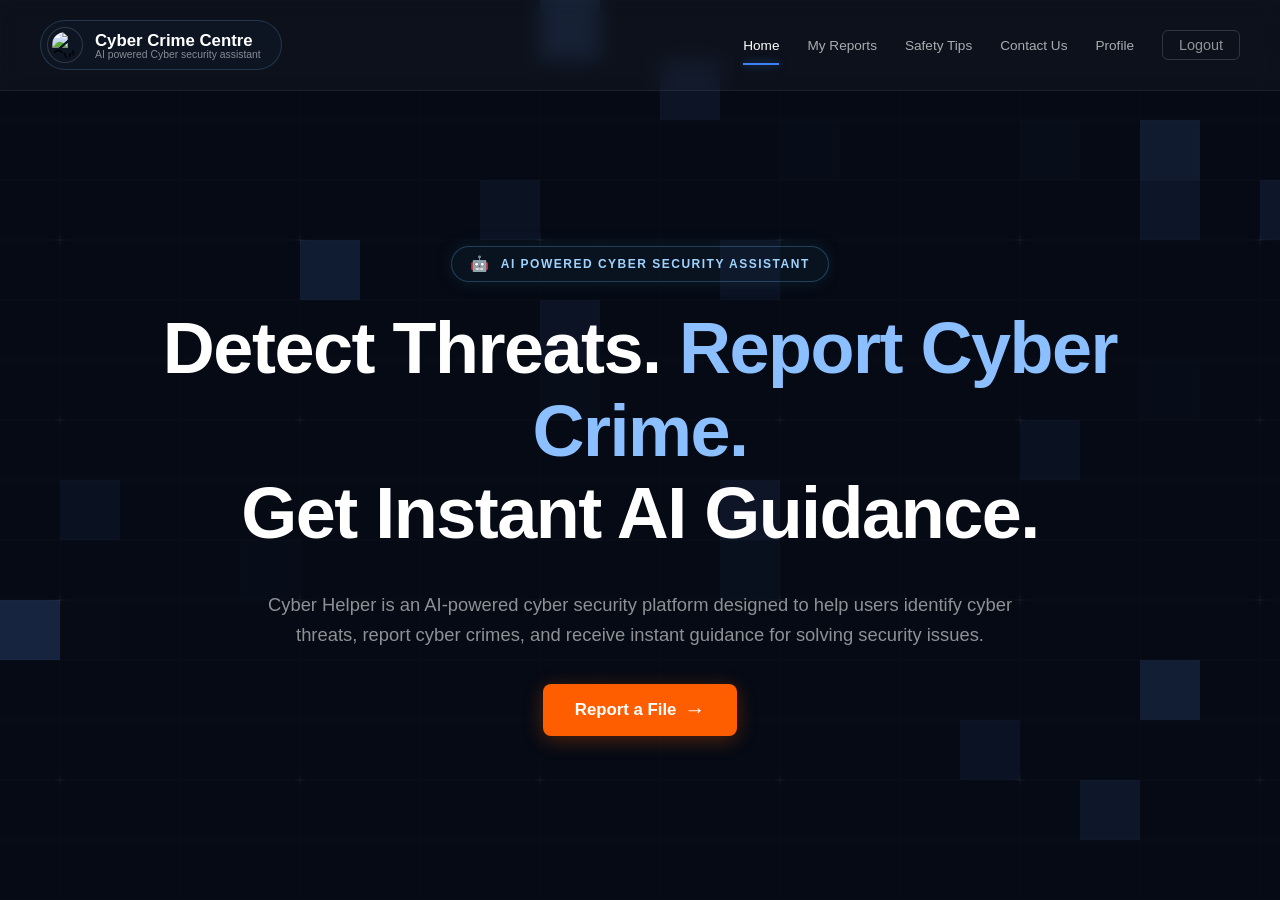
==== home.html @ e4aec9e5 "Fix image source path in home.html" ====
<!DOCTYPE html>
<html lang="en">
<head>
    <meta charset="UTF-8">
    <meta name="viewport" content="width=device-width, initial-scale=1.0">
    <title>Cyber Helper - Home</title>
    <link rel="stylesheet" href="style.css?v=22">
</head>

<body>

<!-- Starfield canvas -->
<canvas id="starfield"></canvas>

<!-- Home Page Content -->
<div class="home-container">
    <nav class="home-nav">
        <!-- Left side: Logo + Text -->
        <div class="nav-brand-left">
            <img src="logo.png" alt="Cyber Crime Centre Logo" class="nav-logo">
            <div class="nav-brand-text">
                <h2>Cyber Crime Centre</h2>
                <span class="nav-subtitle">AI powered Cyber security assistant</span>
            </div>
        </div>

        <!-- Right side: Navigation Links + Logout -->
        <div class="nav-links">
            <a href="home.html" class="nav-item active">Home</a>
            <a href="#" class="nav-item">My Reports</a>
            <a href="#safety-section" class="nav-item">Safety Tips</a>
            <a href="#contact-section" class="nav-item">Contact Us</a>
            <a href="#" class="nav-item">Profile</a>
            <a href="index.html" class="logout-btn">Logout</a>
        </div>
    </nav>

    <div class="hero-section">
        <div class="hero-badge">
            <span class="icon">🤖</span> AI POWERED CYBER SECURITY ASSISTANT
        </div>
        
        <h1 class="hero-title">
            Detect Threats. <span class="highlight">Report Cyber Crime.</span><br>
            Get Instant AI Guidance.
        </h1>
        
        <p class="hero-desc">
            Cyber Helper is an AI-powered cyber security platform designed to help users identify cyber threats, report cyber crimes, and receive instant guidance for solving security issues. 
        </p>
        
        <div class="hero-actions">
            <a href="#report-section" class="report-file-btn">
                Report a File <span>→</span>
            </a>
        </div>
    </div>
    

    <!-- Features Section -->
    <div class="features-section">
        <div class="features-header">
            <div class="features-badge">
                <span class="icon">🏆</span> CYBER HELPER FEATURES
            </div>
            <h2>Everything You Need to<br>Protect Yourself From Cyber Crime</h2>
            <p>Cyber Helper provides AI-powered tools to report cyber crimes, detect online threats, and guide users with secure solutions.</p>
        </div>

        <div class="features-grid">
            <!-- Card 1 -->
            <div class="feature-card">
                <div class="card-icon-box">🤖</div>
                <h3>AI Powered Cyber Assistance</h3>
                <p class="card-desc">Get instant help from an AI system trained to understand different cyber threats and provide solutions.</p>
                <ul class="card-list">
                    <li><span class="check-icon">✓</span> AI based cyber crime guidance</li>
                    <li><span class="check-icon">✓</span> Instant answers for security issues</li>
                    <li><span class="check-icon">✓</span> Smart threat identification</li>
                    <li><span class="check-icon">✓</span> Personalized safety recommendations</li>
                </ul>
            </div>

            <!-- Card 2 -->
            <div class="feature-card">
                <div class="card-icon-box">📝</div>
                <h3>Cyber Crime Reporting System</h3>
                <p class="card-desc">Easily report cyber crime incidents through a simple and secure online reporting platform.</p>
                <ul class="card-list">
                    <li><span class="check-icon">✓</span> Simple online complaint form</li>
                    <li><span class="check-icon">✓</span> Upload evidence (screenshots, links, files)</li>
                    <li><span class="check-icon">✓</span> Secure data submission</li>
                    <li><span class="check-icon">✓</span> Track complaint status</li>
                </ul>
            </div>

            <!-- Card 3 -->
            <div class="feature-card">
                <div class="card-icon-box">🔍</div>
                <h3>Cyber Threat Awareness</h3>
                <p class="card-desc">Learn about different types of cyber crimes and how to protect yourself from them.</p>
                <ul class="card-list">
                    <li><span class="check-icon">✓</span> Phishing attack awareness</li>
                    <li><span class="check-icon">✓</span> Online fraud detection</li>
                    <li><span class="check-icon">✓</span> Identity theft prevention</li>
                    <li><span class="check-icon">✓</span> Social media security tips</li>
                </ul>
            </div>
        </div>
    </div>

    <!-- Info Split Section (Cyber Crime Identification) -->
    <div class="info-split-section">
        <div class="split-content-left">
            <div class="split-icon-circle">
                <span>+</span>
            </div>
            <h2>Easy Cyber Crime Identification</h2>
            <p class="split-desc">Choose the cyber crime category related to your issue so Cyber Helper can provide the correct reporting process and AI-powered guidance.</p>
            
            <ul class="split-list">
                <li><span class="check-icon-solid">✓</span> Phishing and scam detection</li>
                <li><span class="check-icon-solid">✓</span> Online fraud reporting</li>
                <li><span class="check-icon-solid">✓</span> Social media hacking support</li>
                <li><span class="check-icon-solid">✓</span> Identity theft reporting</li>
            </ul>
            
            <a href="#" class="learn-more-btn">Learn More</a>
        </div>
        
        <div class="split-image-right">
            <!-- Simulated Dashboard Display -->
            <div class="dashboard-mockup">
                <div class="mockup-header">
                    <span class="mac-dot red"></span>
                    <span class="mac-dot yellow"></span>
                    <span class="mac-dot green"></span>
                </div>
                <div class="mockup-body">
                    <img src="cc6.img" alt="System Dashboard" class="mockup-img">
                </div>
            </div>
        </div>
    </div>

    <!-- Info Split Section (Smart Cyber Crime Reporting) -->
    <div id="report-section" class="info-split-section" style="margin-top: 50px;">
        <div class="split-image-right">
            <!-- Simulated Dashboard Display -->
            <div class="dashboard-mockup">
                <div class="mockup-header">
                    <span class="mac-dot red"></span>
                    <span class="mac-dot yellow"></span>
                    <span class="mac-dot green"></span>
                </div>
                <div class="mockup-body">
                    <img src="cc_images/cc7.png" alt="Reporting System Dashboard" class="mockup-img">
                </div>
            </div>
        </div>
        
        <div class="split-content-left">
            <div class="split-icon-circle">
                <span>📘</span>
            </div>
            <h2>Smart <span style="color: #60a5fa;">Cyber Crime Reporting</span></h2>
            <p class="split-desc">Report cyber crimes quickly using a simple and secure form. The system collects necessary details and helps provide guidance for resolving the issue.</p>
            
            <ul class="split-list">
                <li><span class="check-icon-solid">✓</span> Easy incident reporting form</li>
                <li><span class="check-icon-solid">✓</span> Evidence upload (images, links, documents)</li>
                <li><span class="check-icon-solid">✓</span> Incident description and details</li>
                <li><span class="check-icon-solid">✓</span> Secure data submission</li>
            </ul>
            
            <a href="javascript:void(0)" class="learn-more-btn popup-trigger" onclick="openReportModal()">Report Here 👆</a>
        </div>
    </div>

    <!-- Info Split Section (AI Powered Crime Analysis) -->
    <div class="info-split-section" style="margin-top: 50px;">
        <div class="split-content-left">
            <div class="split-icon-circle">
                <span>🧠</span>
            </div>
            <h2>AI Powered <span style="color: #60a5fa;">Crime Analysis</span></h2>
            <p class="split-desc">Our intelligent system analyzes the reported cyber crime details and provides smart insights and recommended solutions.</p>
            
            <ul class="split-list">
                <li><span class="check-icon-solid">✓</span> AI-based analysis of reported cyber incidents</li>
                <li><span class="check-icon-solid">✓</span> Smart recommendations and safety solutions</li>
                <li><span class="check-icon-solid">✓</span> Detection of possible cyber threat patterns</li>
                <li><span class="check-icon-solid">✓</span> Step-by-step guidance for resolving the issue.</li>
            </ul>
            
            <a href="#" class="learn-more-btn">Learn More</a>
        </div>
        
        <div class="split-image-right">
            <!-- Simulated Dashboard Display -->
            <div class="dashboard-mockup">
                <div class="mockup-header">
                    <span class="mac-dot red"></span>
                    <span class="mac-dot yellow"></span>
                    <span class="mac-dot green"></span>
                </div>
                <div class="mockup-body">
                    <img src="cc_images/cc8.png" alt="AI Analysis Dashboard" class="mockup-img">
                </div>
            </div>
        </div>
    </div>

    <!-- Info Split Section (Smart Cyber Safety Guidance) -->
    <div id="safety-section" class="info-split-section" style="margin-top: 50px; margin-bottom: 150px;">
        <div class="split-image-right">
            <!-- Simulated Dashboard Display -->
            <div class="dashboard-mockup">
                <div class="mockup-header">
                    <span class="mac-dot red"></span>
                    <span class="mac-dot yellow"></span>
                    <span class="mac-dot green"></span>
                </div>
                <div class="mockup-body">
                    <img src="cc10.png" alt="Safety Guidance Dashboard" class="mockup-img">
                </div>
            </div>
        </div>
        
        <div class="split-content-left">
            <div class="split-icon-circle">
                <span>🛡️</span>
            </div>
            <h2>Smart <span style="color: #60a5fa;">Cyber Safety Guidance</span></h2>
            <p class="split-desc">Stay informed about the latest cyber threats and learn how to protect your personal information online with expert safety tips.</p>
            
            <ul class="split-list">
                <li><span class="check-icon-solid">✓</span> Recognizing fake websites and fraud links</li>
                <li><span class="check-icon-solid">✓</span> Protecting personal and financial data</li>
                <li><span class="check-icon-solid">✓</span> Safe use of public Wi-Fi networks</li>
                <li><span class="check-icon-solid">✓</span> Best practices for online security</li>
            </ul>
            <a href="javascript:void(0)" class="learn-more-btn popup-trigger" onclick="openSafetyModal()">Read More</a>
        </div>
    </div>

    <!-- Contact Section -->
    <div id="contact-section" class="contact-section">
        <!-- Left Side: Info & Cards -->
        <div class="contact-info-left">
            <span class="section-badge">GET IN TOUCH</span>
            <h2 class="contact-title">Let's Start a<br><span style="color: #60a5fa;">Conversation</span></h2>
            <p class="contact-desc">Have questions about Cyber Helper? We're here to help you take your security to the next level.</p>
            
            <div class="contact-cards">
                <div class="contact-card">
                    <div class="contact-icon email-icon">✉️</div>
                    <div class="contact-card-text">
                        <span class="card-label">Email us at</span>
                        <span class="card-value">support@cyberhelper.com</span>
                    </div>
                </div>
                
                <div class="contact-card">
                    <div class="contact-icon instagram-icon">
                        <svg xmlns="http://www.w3.org/2000/svg" width="22" height="22" viewBox="0 0 24 24" fill="none" stroke="currentColor" stroke-width="2" stroke-linecap="round" stroke-linejoin="round">
                            <rect x="2" y="2" width="20" height="20" rx="5" ry="5"></rect>
                            <path d="M16 11.37A4 4 0 1 1 12.63 8 4 4 0 0 1 16 11.37z"></path>
                            <line x1="17.5" y1="6.5" x2="17.51" y2="6.5"></line>
                        </svg>
                    </div>
                    <div class="contact-card-text">
                        <span class="card-label">Join us on Instagram</span>
                        <span class="card-value">@cyberhelper</span>
                    </div>
                </div>
                
                <div class="contact-card">
                    <div class="contact-icon time-icon">⏱️</div>
                    <div class="contact-card-text">
                        <span class="card-label">Response time</span>
                        <span class="card-value">Within 24 hours</span>
                    </div>
                </div>
            </div>
        </div>
        
        <!-- Right Side: Contact Form -->
        <div class="contact-form-right">
            <div class="contact-form-container">
                <h3 class="form-title">Send us a message</h3>
                <p class="form-desc">Fill out the form below and we'll respond promptly.</p>
                
                <form class="contact-form" action="#" method="POST">
                    <div class="form-group">
                        <label><span class="label-icon">👤</span> Name</label>
                        <input type="text" placeholder="John Doe" required>
                    </div>
                    
                    <div class="form-group">
                        <label><span class="label-icon">@</span> Email</label>
                        <input type="email" placeholder="john@example.com" required>
                    </div>
                    
                    <div class="form-group">
                        <label><span class="label-icon">💬</span> Message</label>
                        <textarea placeholder="Tell us how we can help you..." required></textarea>
                    </div>
                    
                    <button type="submit" class="send-message-btn">Send Message <span class="send-icon">🚀</span></button>
                </form>
            </div>
        </div>
    </div>

</div>

<!-- Report Cyber Crime Modal Overlay -->
<div id="reportModalOverlay" class="modal-overlay">
    <div class="modal-content">
        <button class="close-modal-btn" onclick="closeReportModal()">&times;</button>
        
        <h2 class="modal-title">Report Cyber Crime</h2>
        <p class="modal-subtitle">Submit your complaint securely</p>
        
        <form class="report-form" action="#" method="POST">
            <div class="form-group">
                <label>FULL NAME</label>
                <input type="text" placeholder="Enter your name" required>
            </div>
            
            <div class="form-group">
                <label>EMAIL</label>
                <input type="email" placeholder="Enter your email" required>
            </div>
            <div class="form-group">
                <label>PHONE NUMBER</label>
                <div class="phone-input-group">
                    <select class="country-code" style="max-width: 120px;" required>
                        <option value="+1">+1 (USA/CA)</option>
                        <option value="+44">+44 (UK)</option>
                        <option value="+91" selected>+91 (India)</option>
                        <option value="+61">+61 (Australia)</option>
                        <option value="+81">+81 (Japan)</option>
                        <option value="+49">+49 (Germany)</option>
                        <option value="+33">+33 (France)</option>
                        <option value="+971">+971 (UAE)</option>
                    </select>
                    <input type="tel" placeholder="Enter phone number" pattern="[0-9]*" oninput="this.value = this.value.replace(/[^0-9]/g, '')" required>
                </div>
            </div>
            
            <div class="form-group">
                <label>CRIME TYPE</label>
                <select required>
                    <option value="" disabled selected>Select Crime Type</option>
                    <option value="social_media">1. Social Media Hacking</option>
                    <option value="upi_banking">2. UPI / Banking Fraud</option>
                    <option value="bullying">3. Cyber Bullying</option>
                    <option value="phishing">4. Phishing Attack</option>
                    <option value="fake_profile">5. Fake Profile</option>
                    <option value="shopping">6. Online Shopping Fraud</option>
                    <option value="job_scam">7. Job / Investment Scam</option>
                    <option value="ransomware">8. Ransomware Attack</option>
                    <option value="other">9. Other</option>
                </select>
            </div>
            
            <div class="form-group">
                <label>DESCRIPTION</label>
                <textarea placeholder="Describe the incident..." rows="4" required></textarea>
            </div>
            
            <div class="form-group file-upload-group">
                <label>UPLOAD EVIDENCE</label>
                <div class="file-input-wrapper">
                    <input type="file" id="evidence-upload" class="file-input-hidden">
                    <label for="evidence-upload" class="file-btn">Choose File</label>
                    <span class="file-name">No file chosen</span>
                </div>
            </div>
            
            <button type="submit" class="submit-report-btn">Submit Report</button>
        </form>
        
        <div id="reportSuccess" class="report-success hidden">
            <div class="success-animation">
                <svg class="checkmark" xmlns="http://www.w3.org/2000/svg" viewBox="0 0 52 52">
                    <circle class="checkmark-circle" cx="26" cy="26" r="25" fill="none" />
                    <path class="checkmark-check" fill="none" d="M14.1 27.2l7.1 7.2 16.7-16.8" />
                </svg>
            </div>
            <h3>Report Submitted</h3>
            <p>Your cyber crime report has been securely recorded.</p>
        </div>
    </div>
</div>

<!-- Safety Guidance Modal Overlay -->
<div id="safetyModalOverlay" class="modal-overlay">
    <div class="modal-content safety-modal-content">
        <button class="close-modal-btn" onclick="closeSafetyModal()">&times;</button>
        
        <div class="modal-icon-container">
            <span class="modal-top-icon">📘</span>
        </div>
        
        <h2 class="modal-title" style="color: #fff; text-shadow: none;">Smart Cyber Safety Guidance</h2>
        <p class="modal-subtitle" style="margin-bottom: 25px;">Stay informed about common cyber threats and learn simple practices to protect your personal information, money, and online accounts from cyber criminals.</p>
        
        <div class="safety-points-box">
            <h4 class="safety-box-title">Key Safety Practices</h4>
            <ul class="safety-list">
                <li><span class="check-icon-solid">✓</span> Avoid sharing OTP or passwords with anyone, even if they claim to be from a bank or service provider.</li>
                <li><span class="check-icon-solid">✓</span> Be careful with unknown links received through email, messages, or social media.</li>
                <li><span class="check-icon-solid">✓</span> Use strong and unique passwords for different accounts and enable two-factor authentication.</li>
                <li><span class="check-icon-solid">✓</span> Verify payment requests carefully before approving any online transaction.</li>
                <li><span class="check-icon-solid">✓</span> Keep your devices updated with the latest security updates and antivirus protection.</li>
                <li><span class="check-icon-solid">✓</span> Report suspicious activities quickly to prevent further cyber attacks.</li>
            </ul>
        </div>
        
        <p class="safety-footer-note">These tips help users stay safe online, protect their personal data, and reduce the risk of cyber crimes. 🛡️💻</p>
    </div>
</div>

<!-- Background Canvas is handled below -->

<script>
    // --- Modal Logic ---
    const modalOverlay = document.getElementById('reportModalOverlay');
    const reportForm = document.querySelector('.report-form');
    const reportSuccess = document.getElementById('reportSuccess');

    function openReportModal() {
        modalOverlay.classList.add('active');
        document.body.style.overflow = 'hidden'; // Prevent background scrolling
    }

    function closeReportModal() {
        modalOverlay.classList.remove('active');
        document.body.style.overflow = '';
        
        // Reset form and views after a short delay so it doesn't flicker while animating out
        setTimeout(() => {
            reportForm.reset();
            fileNameDisplay.textContent = 'No file chosen';
            reportForm.style.display = 'flex';
            reportSuccess.classList.add('hidden');
        }, 400);
    }

    // Handle form submission
    reportForm.addEventListener('submit', function(e) {
        e.preventDefault(); // Prevent page reload
        // Hide form and show success message
        reportForm.style.display = 'none';
        reportSuccess.classList.remove('hidden');
    });

    // Close modal if clicking outside the content box
    modalOverlay.addEventListener('click', function(e) {
        if (e.target === modalOverlay) {
            closeReportModal();
        }
    });

    // --- Safety Modal Logic ---
    const safetyModalOverlay = document.getElementById('safetyModalOverlay');

    function openSafetyModal() {
        safetyModalOverlay.classList.add('active');
        document.body.style.overflow = 'hidden';
    }

    function closeSafetyModal() {
        safetyModalOverlay.classList.remove('active');
        document.body.style.overflow = '';
    }

    safetyModalOverlay.addEventListener('click', function(e) {
        if (e.target === safetyModalOverlay) {
            closeSafetyModal();
        }
    });

    // Update File Name Display
    const fileInput = document.getElementById('evidence-upload');
    const fileNameDisplay = document.querySelector('.file-name');
    fileInput.addEventListener('change', function() {
        if (this.files && this.files.length > 0) {
            fileNameDisplay.textContent = this.files[0].name;
        } else {
            fileNameDisplay.textContent = 'No file chosen';
        }
    });

    // --- Starfield Logic ---
    const canvas = document.getElementById('starfield');
    const ctx = canvas.getContext('2d');
    let w, h;
    let cols, rows;
    const tileSize = 60; // Size of each grid square
    const activeSquares = [];
    const maxActiveSquares = 25; // How many blink at once

    function resize() {
        w = canvas.width = window.innerWidth;
        h = canvas.height = Math.max(window.innerHeight, document.body.scrollHeight);
        cols = Math.ceil(w / tileSize);
        rows = Math.ceil(h / tileSize);
    }
    
    window.addEventListener('resize', resize);
    
    // Call resize initially and also after a short delay to ensure scrollHeight is calculated
    resize();
    setTimeout(resize, 100);

    class BlinkingSquare {
        constructor() {
            this.reset();
        }

        reset() {
            this.c = Math.floor(Math.random() * cols);
            this.r = Math.floor(Math.random() * rows);
            this.life = 0;
            // Random duration between 100 and 300 frames
            this.maxLife = 100 + Math.random() * 200; 
            // Maximum opacity it will reach
            this.maxAlpha = 0.05 + Math.random() * 0.1;
        }

        update() {
            this.life++;
            if (this.life >= this.maxLife) {
                this.reset();
            }
        }

        draw() {
            // Fade in and out using sine wave over its lifespan
            const progress = this.life / this.maxLife;
            const currentAlpha = Math.sin(progress * Math.PI) * this.maxAlpha;
            
            ctx.fillStyle = `rgba(100, 150, 255, ${currentAlpha})`;
            ctx.fillRect(this.c * tileSize, this.r * tileSize, tileSize, tileSize);
        }
    }

    // Initialize squares
    for (let i = 0; i < maxActiveSquares; i++) {
        activeSquares.push(new BlinkingSquare());
        // Randomize initial life so they don't all blink together
        activeSquares[i].life = Math.random() * activeSquares[i].maxLife;
    }

    function animate() {
        // Clear background with dark blue/black
        ctx.fillStyle = '#050a14';
        ctx.fillRect(0, 0, w, h);
        
        // Draw the faint grid lines
        ctx.strokeStyle = 'rgba(255, 255, 255, 0.02)';
        ctx.lineWidth = 1;
        ctx.beginPath();
        
        // Vertical lines
        for (let x = 0; x <= w; x += tileSize) {
            ctx.moveTo(x, 0);
            ctx.lineTo(x, h);
        }
        
        // Horizontal lines
        for (let y = 0; y <= h; y += tileSize) {
            ctx.moveTo(0, y);
            ctx.lineTo(w, y);
        }
        ctx.stroke();
        
        // Draw crosses at intersections occasionally (like in the image)
        ctx.strokeStyle = 'rgba(255, 255, 255, 0.05)';
        ctx.beginPath();
        for (let x = tileSize; x < w; x += tileSize * 4) {
            for (let y = tileSize; y < h; y += tileSize * 3) {
                ctx.moveTo(x - 5, y);
                ctx.lineTo(x + 5, y);
                ctx.moveTo(x, y - 5);
                ctx.lineTo(x, y + 5);
            }
        }
        ctx.stroke();

        // Update and draw blinking squares
        activeSquares.forEach(sq => {
            sq.update();
            sq.draw();
        });

        requestAnimationFrame(animate);
    }
    
    animate();
</script>

</body>
</html>

<!-- Background Canvas is handled below -->

<script>
    const canvas = document.getElementById('starfield');
    const ctx = canvas.getContext('2d');
    let w, h;
    let time = 0;
    
    // Wire configuration
    const numWires = 35; // Number of glowing lines
    const maxPoints = 100; // Resolution of each line
    
    // Store particles that travel along the wires
    const particles = [];
    const numParticles = 60;

    function resize() {
        w = canvas.width = window.innerWidth;
        h = canvas.height = window.innerHeight;
    }
    
    window.addEventListener('resize', resize);
    resize();

    // Initialize particles
    for(let i = 0; i < numParticles; i++) {
        particles.push({
            wireIndex: Math.floor(Math.random() * numWires),
            progress: Math.random(), // 0 to 1 position along the wire
            speed: 0.002 + Math.random() * 0.005,
            size: 1.5 + Math.random() * 2,
            alpha: 0.4 + Math.random() * 0.6
        });
    }

    function animate() {
        // Clear background with extremely faint fade to leave a slight motion trail
        ctx.fillStyle = 'rgba(5, 5, 15, 0.4)';
        ctx.fillRect(0, 0, w, h);
        
        ctx.lineJoin = 'round';
        ctx.lineCap = 'round';

        // Draw the glowing wires
        for (let i = 0; i < numWires; i++) {
            ctx.beginPath();
            
            // Unique properties for each wire to make them look distinct
            const wireOffset = i * 2.5; 
            const ySpread = h * 0.8; // How far the wires spread vertically
            
            // Generate the path of the wire
            for (let j = 0; j <= maxPoints; j++) {
                const progress = j / maxPoints; // 0 (left) to 1 (right)
                
                // Base structure: diagonal flow from bottom-left to top-right
                const startX = -w * 0.2;
                const endX = w * 1.2;
                const x = startX + (endX - startX) * progress;
                
                // Base Y slants upwards
                const startY = h * 1.2;
                const endY = -h * 0.2;
                let y = startY + (endY - startY) * progress;
                
                // Add wave distortion to the path
                // Combining sine waves of different frequencies creates organic movement
                const dist1 = Math.sin(progress * 4 + time + wireOffset * 0.1) * (50 + i * 2);
                const dist2 = Math.cos(progress * 6 - time * 0.5) * 40;
                
                y += dist1 + dist2;
                
                // Spread the wires out from the center line
                const spreadOffset = (i - numWires/2) * (h/numWires);
                y += spreadOffset * Math.sin(progress * Math.PI); // Pinched at ends, spread in middle
                
                if (j === 0) {
                    ctx.moveTo(x, y);
                } else {
                    ctx.lineTo(x, y);
                }
            }
            
            // Orange/Copper glow matching reference image
            const baseAlpha = 0.05 + (Math.sin(time * 2 + i) * 0.02);
            ctx.strokeStyle = `rgba(255, 140, 50, ${baseAlpha})`;
            ctx.lineWidth = 1 + (i % 3) * 0.5;
            
            // Add glow effect occasionally
            if (i % 5 === 0) {
                ctx.shadowBlur = 15;
                ctx.shadowColor = 'rgba(255, 120, 30, 0.8)';
            } else {
                ctx.shadowBlur = 0;
            }
            
            ctx.stroke();
        }
        
        // Disable shadow for particles to keep them crisp
        ctx.shadowBlur = 0;
        
        // Update and draw traveling particles
        particles.forEach(p => {
            p.progress += p.speed;
            if (p.progress >= 1) {
                p.progress = 0; // Loop back to start
                p.wireIndex = Math.floor(Math.random() * numWires); // Pick a new wire
            }
            
            const i = p.wireIndex;
            const progress = p.progress;
            
            // Recalculate same path math to find exactly where this particle should be
            const wireOffset = i * 2.5; 
            const startX = -w * 0.2;
            const endX = w * 1.2;
            const x = startX + (endX - startX) * progress;
            
            const startY = h * 1.2;
            const endY = -h * 0.2;
            let y = startY + (endY - startY) * progress;
            
            const dist1 = Math.sin(progress * 4 + time + wireOffset * 0.1) * (50 + i * 2);
            const dist2 = Math.cos(progress * 6 - time * 0.5) * 40;
            y += dist1 + dist2;
            
            const spreadOffset = (i - numWires/2) * (h/numWires);
            y += spreadOffset * Math.sin(progress * Math.PI);
            
            // Draw the glowing particle
            ctx.beginPath();
            ctx.arc(x, y, p.size, 0, Math.PI * 2);
            ctx.fillStyle = `rgba(255, 200, 100, ${p.alpha})`; // Brighter orange/yellow center
            
            // Simulate a strong light burst on the particle
            ctx.shadowBlur = 10;
            ctx.shadowColor = `rgba(255, 150, 50, ${p.alpha})`;
            
            ctx.fill();
        });
        
        time += 0.01; // Global speed
        requestAnimationFrame(animate);
    }
    
    animate();
</script>

</body>
</html>
---- style.css ----
*, *::before, *::after {
    margin: 0;
    padding: 0;
    box-sizing: border-box;
    scroll-behavior: smooth;
}

body{
    font-family: Arial, sans-serif;
    background: #05050f;
    height: 100vh;
    display: flex;
    justify-content: center;
    align-items: center;
    overflow: hidden;
}

/* Starfield canvas */
#starfield {
    position: fixed;
    top: 0;
    left: 0;
    width: 100%;
    height: 100%;
    z-index: 0;
}

/* Wrapper to hold both forms */
/* Split layout: form left, images right */
.split-layout {
    position: relative;
    z-index: 10;
    display: flex;
    justify-content: center;
    align-items: center;
    gap: 60px;
    width: 90%;
    max-width: 900px;
}

.form-wrapper {
    position: relative;
    width: 340px;
    min-width: 340px;
    display: flex;
    justify-content: center;
    align-items: center;
}

/* Slideshow outer wrapper */
.slideshow-outer {
    display: flex;
    flex-direction: column;
    align-items: center;
}

/* Image Slideshow */
.slideshow-wrapper {
    position: relative;
    width: 420px;
    height: 480px;
    border-radius: 16px;
    overflow: hidden;
}

.slideshow-wrapper .slide {
    position: absolute;
    top: 0;
    left: 0;
    width: 100%;
    height: 100%;
    object-fit: contain;
    opacity: 0;
    transition: opacity 1s ease-in-out;
}

.slideshow-wrapper .slide.active {
    opacity: 1;
}

/* Navigation dots */
.slide-dots {
    display: flex;
    gap: 8px;
    margin-top: 12px;
}

.slide-dots .dot {
    width: 7px;
    height: 7px;
    border-radius: 50%;
    background: rgba(255,255,255,0.3);
    transition: all 0.3s ease;
    cursor: pointer;
}

.slide-dots .dot.active {
    background: #fff;
    box-shadow: 0 0 6px rgba(255,255,255,0.5);
    transform: scale(1.2);
}

@media (max-width: 800px) {
    .split-layout {
        flex-direction: column;
        gap: 30px;
    }
    .slideshow-wrapper {
        width: 300px;
        height: 300px;
    }
}

.login-container{
    background: rgba(255, 255, 255, 0.05);
    backdrop-filter: blur(16px);
    -webkit-backdrop-filter: blur(16px);
    border: 1px solid rgba(255, 255, 255, 0.1);
    padding: 40px 35px;
    border-radius: 16px;
    width: 340px;
    text-align: center;
    color: #fff;
    box-shadow: 0 20px 60px rgba(0, 0, 0, 0.5);
    position: absolute;
    animation-fill-mode: forwards;
}

.login-container h2 {
    margin-bottom: 5px;
    text-shadow: 0 0 10px rgba(100, 200, 255, 0.8), 0 0 20px rgba(100, 200, 255, 0.4);
    font-weight: 600;
    letter-spacing: 0.5px;
}

/* Initially hide register form off-screen right */
#register-form {
    transform: translateX(150%);
    opacity: 0;
    pointer-events: none;
}

#register-form.hidden {
    pointer-events: none;
}

#login-form.hidden {
    pointer-events: none;
}

/* Form Logo - Large 3D Pop Out Effect */
.form-logo {
    width: 110px;
    height: 110px;
    object-fit: cover; /* use cover for perfect circle filling */
    border-radius: 50%;
    background: #0d1522; /* Solid dark background */
    padding: 3px;
    border: 4px solid rgba(255, 255, 255, 0.15); /* Frosted thick rim */
    box-shadow: 
        0 15px 35px rgba(0, 0, 0, 0.6), /* Heavy deep drop shadow */
        0 -5px 20px rgba(100, 200, 255, 0.3); /* Subtle top glow */
    transform: translateY(-40px); /* Pull it up out of the form */
    margin-bottom: -20px; /* Adjust spacing below it since it moved up */
    z-index: 20;
    position: relative;
    transition: transform 0.3s ease, box-shadow 0.3s ease;
}

.form-logo:hover {
    transform: translateY(-45px) scale(1.05);
    box-shadow: 
        0 20px 45px rgba(0, 0, 0, 0.8),
        0 -5px 25px rgba(100, 200, 255, 0.5);
}

/* --- Slide Animations --- */

/* Login slides out to the left */
@keyframes slideOutLeft {
    0% { transform: translateX(0); opacity: 1; }
    100% { transform: translateX(-150%); opacity: 0; }
}

/* Register slides in from the right */
@keyframes slideInRight {
    0% { transform: translateX(150%); opacity: 0; }
    100% { transform: translateX(0); opacity: 1; }
}

/* Register slides out to the right */
@keyframes slideOutRight {
    0% { transform: translateX(0); opacity: 1; }
    100% { transform: translateX(150%); opacity: 0; }
}

/* Login slides in from the left */
@keyframes slideInLeft {
    0% { transform: translateX(-150%); opacity: 0; }
    100% { transform: translateX(0); opacity: 1; }
}

.slide-out-left {
    animation: slideOutLeft 0.5s ease forwards;
    pointer-events: none;
}

.slide-in-right {
    animation: slideInRight 0.5s ease forwards;
    pointer-events: all;
}

.slide-out-right {
    animation: slideOutRight 0.5s ease forwards;
    pointer-events: none;
}

.slide-in-left {
    animation: slideInLeft 0.5s ease forwards;
    pointer-events: all;
}

/* ---- Form styling ---- */

.login-container h2{
    margin-bottom: 6px;
    font-size: 1.6rem;
    letter-spacing: 0.5px;
}

.login-container > p {
    color: rgba(255,255,255,0.5);
    margin-bottom: 25px;
    font-size: 0.9rem;
}

.input-box{
    text-align: left;
    margin-bottom: 18px;
}

/* Phone number +91 prefix */
.phone-wrapper {
    display: flex;
    align-items: center;
    gap: 0;
}

.country-select {
    padding: 10px 8px;
    background: rgba(255,255,255,0.1);
    border: 1px solid rgba(255,255,255,0.12);
    border-right: none;
    border-radius: 8px 0 0 8px;
    font-size: 0.85rem;
    color: #fff;
    outline: none;
    cursor: pointer;
    appearance: none;
    -webkit-appearance: none;
    background-image: url("data:image/svg+xml,%3Csvg xmlns='http://www.w3.org/2000/svg' width='10' height='6'%3E%3Cpath d='M0 0l5 6 5-6z' fill='rgba(255,255,255,0.5)'/%3E%3C/svg%3E");
    background-repeat: no-repeat;
    background-position: right 6px center;
    padding-right: 20px;
}

.country-select option {
    background: #1a1a2e;
    color: #fff;
}

.phone-wrapper input {
    border-radius: 0 8px 8px 0 !important;
}

/* Validation error messages */
.error-msg {
    display: block;
    color: #ff6b6b;
    font-size: 0.75rem;
    margin-top: 4px;
    min-height: 0;
}

/* Password requirements list */
.password-requirements {
    list-style: none;
    padding: 0;
    margin-top: 8px;
}

.password-requirements li {
    font-size: 0.72rem;
    color: rgba(255,255,255,0.35);
    padding: 2px 0;
    transition: color 0.3s ease;
}

.password-requirements li::before {
    content: '✕ ';
    color: rgba(255,100,100,0.5);
    transition: color 0.3s ease;
}

.password-requirements li.met {
    color: rgba(100, 255, 150, 0.8);
}

.password-requirements li.met::before {
    content: '✓ ';
    color: rgba(100, 255, 150, 0.9);
}

.input-box label {
    display: block;
    margin-bottom: 6px;
    font-size: 0.85rem;
    color: rgba(255,255,255,0.6);
}

.input-box input{
    width: 100%;
    padding: 10px 12px;
    border: 1px solid rgba(255,255,255,0.12);
    border-radius: 8px;
    background: rgba(255,255,255,0.05);
    color: #fff;
    font-size: 0.95rem;
    outline: none;
    transition: border-color 0.3s ease, box-shadow 0.3s ease;
}

.input-box input::placeholder {
    color: rgba(255,255,255,0.25);
}

.input-box input:focus {
    border-color: rgba(150, 180, 255, 0.5);
    box-shadow: 0 0 12px rgba(150, 180, 255, 0.15);
}

button{
    width: 100%;
    padding: 11px;
    background: linear-gradient(135deg, #1a1a3e, #2a2a5e);
    color: white;
    border: 1px solid rgba(255,255,255,0.08);
    border-radius: 8px;
    cursor: pointer;
    font-size: 1rem;
    font-weight: 600;
    letter-spacing: 0.5px;
    transition: all 0.3s ease;
    margin-top: 5px;
}

button:hover{
    background: linear-gradient(135deg, #2a2a5e, #4040a0);
    box-shadow: 0 4px 20px rgba(80, 80, 200, 0.3);
    transform: translateY(-1px);
}

.register{
    margin-top: 15px;
    font-size: 13px;
    color: rgba(255,255,255,0.4);
}

.register a {
    color: rgba(150, 180, 255, 0.9);
    text-decoration: none;
    transition: color 0.3s ease;
}

.register a:hover {
    color: #fff;
}

/* ===== Home Page ===== */
.home-container {
    position: absolute;
    top: 0;
    left: 0;
    z-index: 10;
    width: 100%;
    height: 100vh;
    overflow-x: hidden;
    overflow-y: auto;
    display: flex;
    flex-direction: column;
}

.home-nav {
    display: flex;
    justify-content: space-between;
    align-items: center;
    padding: 20px 40px;
    background: rgba(255,255,255,0.03);
    backdrop-filter: blur(10px);
    border-bottom: 1px solid rgba(255,255,255,0.06);
}

.nav-brand-left {
    display: flex;
    align-items: center;
    gap: 12px;
    border: 1px solid rgba(100, 150, 200, 0.25);
    background: rgba(15, 25, 40, 0.7);
    padding: 6px 20px 6px 6px;
    border-radius: 40px;
}

.nav-brand-text {
    display: flex;
    flex-direction: column;
    text-align: left;
}

.nav-brand-text h2 {
    font-size: 1.05rem;
    color: #fff;
    margin-bottom: 0px;
    font-weight: 700;
    text-shadow: none;
}

.nav-subtitle {
    font-size: 0.65rem;
    color: rgba(255,255,255,0.5);
    letter-spacing: 0px;
    margin-top: -2px;
}

.nav-logo {
    width: 36px;
    height: 36px;
    object-fit: contain;
    border-radius: 50%;
    background: #0d1522;
    padding: 4px;
    border: 1px solid rgba(255, 255, 255, 0.15);
    box-shadow: none;
}

.nav-links {
    display: flex;
    align-items: center;
    gap: 28px;
}

.nav-item {
    color: rgba(255, 255, 255, 0.65);
    text-decoration: none;
    font-size: 0.85rem;
    font-weight: 400;
    transition: color 0.3s ease;
    position: relative;
    padding: 10px 0;
}

.nav-item:hover, .nav-item.active {
    color: #fff;
    text-shadow: none;
}

.nav-item::after {
    content: '';
    position: absolute;
    bottom: -2px;
    left: 0;
    width: 0%;
    height: 2px;
    background: #3b82f6;
    box-shadow: 0 0 8px rgba(59, 130, 246, 0.6);
    transition: width 0.3s ease;
}

.nav-item:hover::after, .nav-item.active::after {
    width: 100%;
}

.logout-btn {
    color: rgba(255,255,255,0.55);
    text-decoration: none;
    padding: 6px 16px;
    border: 1px solid rgba(255,255,255,0.15);
    border-radius: 6px;
    font-size: 0.9rem;
    transition: all 0.3s ease;
}

.logout-btn:hover {
    background: rgba(255,100,100,0.15);
    border-color: rgba(255,100,100,0.3);
    color: #ff6b6b;
}

.home-content {
    flex: 1;
    display: flex;
    flex-direction: column;
    justify-content: center;
    align-items: center;
    padding: 60px 40px;
    text-align: center;
}

.home-content h1 {
    font-size: 2.4rem;
    color: #fff;
    margin-bottom: 10px;
}

.home-content > p {
    color: rgba(255,255,255,0.5);
    font-size: 1rem;
    margin-bottom: 50px;
}

.cards-grid {
    display: grid;
    grid-template-columns: repeat(3, 1fr);
    gap: 24px;
    max-width: 800px;
    width: 100%;
}

.info-card {
    background: rgba(255,255,255,0.04);
    border: 1px solid rgba(255,255,255,0.08);
    border-radius: 14px;
    padding: 30px 20px;
    backdrop-filter: blur(10px);
    transition: all 0.3s ease;
    text-align: center;
}

.info-card:hover {
    transform: translateY(-6px);
    background: rgba(255,255,255,0.07);
    box-shadow: 0 12px 40px rgba(0,0,0,0.3);
}

.card-icon {
    font-size: 2.2rem;
    margin-bottom: 14px;
}

.info-card h3 {
    color: #fff;
    margin-bottom: 8px;
    font-size: 1.05rem;
}

.info-card p {
    color: rgba(255,255,255,0.45);
    font-size: 0.82rem;
    line-height: 1.5;
}



@media (max-width: 700px) {
    .cards-grid {
        grid-template-columns: 1fr;
    }
}

/* --- Hero Section Styles (Home Page) --- */
.hero-section {
    flex-shrink: 0;
    min-height: calc(100vh - 80px); /* Height minus navbar */
    display: flex;
    flex-direction: column;
    justify-content: center;
    align-items: center;
    text-align: center;
    padding: 20px 20px 40px 20px;
    max-width: 1000px;
    margin: 0 auto;
    z-index: 10;
    position: relative;
}

.hero-badge {
    display: inline-flex;
    align-items: center;
    gap: 10px;
    padding: 8px 18px;
    border-radius: 50px;
    background: rgba(100, 200, 255, 0.05); /* very faint blue background */
    border: 1px solid rgba(100, 200, 255, 0.25);
    color: #9fd3ff; /* Icy blue-white text */
    font-size: 0.75rem;
    font-weight: 600;
    letter-spacing: 1.5px;
    margin-bottom: 25px;
    box-shadow: 0 0 20px rgba(100, 200, 255, 0.1);
}

.hero-badge .icon {
    font-size: 0.95rem;
    color: #fff;
}

.hero-title {
    font-size: 4.5rem;
    font-weight: 800; /* Extra bold matching reference */
    line-height: 1.15;
    color: #ffffff;
    margin-bottom: 35px;
    letter-spacing: -1.5px;
}

.hero-title .highlight {
    color: #8bbfff; /* the specific blue highlight color from the image */
}

.hero-desc {
    font-size: 1.15rem;
    line-height: 1.6;
    color: rgba(255, 255, 255, 0.55);
    max-width: 750px;
    font-weight: 400;
}

.hero-actions {
    margin-top: 35px;
    display: flex;
    justify-content: center;
    align-items: center;
}

.report-file-btn {
    display: inline-flex;
    align-items: center;
    gap: 8px;
    background: #ff5e00; /* Vivid orange matching the wire image CTA */
    color: #fff;
    font-weight: 600;
    font-size: 1.05rem;
    padding: 14px 32px;
    border-radius: 8px;
    cursor: pointer;
    text-decoration: none;
    box-shadow: 0 4px 20px rgba(255, 94, 0, 0.3);
    transition: all 0.3s ease;
    border: none;
}

.report-file-btn:hover {
    background: #ff4500;
    transform: translateY(-2px);
    box-shadow: 0 8px 30px rgba(255, 94, 0, 0.5);
}

.report-file-btn span {
    font-size: 1.3rem; /* slightly larger arrow */
    transition: transform 0.3s ease;
}

.report-file-btn:hover span {
    transform: translateX(5px);
}

/* Make it responsive */
@media (max-width: 900px) {
    .hero-title {
        font-size: 3.2rem;
    }
}

@media (max-width: 600px) {
    .hero-title {
        font-size: 2.2rem;
    }
    .hero-badge {
        font-size: 0.65rem;
        padding: 6px 14px;
    }
    .hero-desc {
        font-size: 1rem;
    }
}

/* --- Features Section --- */
.features-section {
    padding: 100px 40px 120px 40px;
    display: flex;
    flex-direction: column;
    align-items: center;
    background: linear-gradient(180deg, rgba(5, 5, 15, 0), rgba(10, 15, 25, 0.95), #05050f);
    width: 100%;
    flex-shrink: 0;
}

.features-header {
    text-align: center;
    margin-bottom: 70px;
    max-width: 800px;
}

.features-badge {
    display: inline-flex;
    align-items: center;
    gap: 10px;
    padding: 6px 16px;
    border-radius: 50px;
    background: rgba(100, 200, 255, 0.05);
    border: 1px solid rgba(100, 200, 255, 0.2);
    color: #9fd3ff;
    font-size: 0.75rem;
    font-weight: 600;
    letter-spacing: 1.5px;
    margin-bottom: 25px;
}

.features-header h2 {
    font-size: 2.8rem;
    font-weight: 800;
    color: #fff;
    line-height: 1.25;
    margin-bottom: 25px;
    letter-spacing: -0.5px;
}

.features-header p {
    color: #a0a5b0;
    font-size: 1.15rem;
    line-height: 1.6;
}

.features-grid {
    display: grid;
    grid-template-columns: repeat(3, 1fr);
    gap: 30px;
    max-width: 1200px;
    width: 100%;
}

.feature-card {
    background: #0f1322; /* Uniform dark navy background matching reference */
    border: 1px solid rgba(100, 150, 255, 0.08);
    border-radius: 16px;
    padding: 35px 30px;
    display: flex;
    flex-direction: column;
    align-items: flex-start;
    transition: transform 0.3s ease, box-shadow 0.3s ease;
    /* Adding subtle continuous floating animation */
    animation: floatCard 6s ease-in-out infinite;
}

/* Stagger the animations so they don't move exactly together */
.feature-card:nth-child(1) { animation-delay: 0s; }
.feature-card:nth-child(2) { animation-delay: 2s; }
.feature-card:nth-child(3) { animation-delay: 4s; }

@keyframes floatCard {
    0% { transform: translateY(0); }
    50% { transform: translateY(-8px); box-shadow: 0 10px 30px rgba(0, 0, 0, 0.4); }
    100% { transform: translateY(0); }
}

.feature-card:hover {
    transform: translateY(-8px) scale(1.03);
    box-shadow: 0 15px 40px rgba(0, 0, 0, 0.6), 0 0 25px rgba(100, 200, 255, 0.4);
    border-color: rgba(100, 180, 255, 0.6);
    /* Pause the float animation when user is interacting with it */
    animation-play-state: paused;
}

.card-icon-box {
    width: 55px;
    height: 55px;
    background: rgba(100, 200, 255, 0.08);
    border: 1px solid rgba(100, 200, 255, 0.2);
    border-radius: 14px;
    display: flex;
    justify-content: center;
    align-items: center;
    font-size: 1.6rem;
    margin-bottom: 30px;
    box-shadow: 0 0 20px rgba(100, 200, 255, 0.1) inset;
    transition: all 0.3s ease;
}

.feature-card:hover .card-icon-box {
    background: rgba(100, 200, 255, 0.15);
    box-shadow: 0 0 25px rgba(100, 200, 255, 0.2) inset, 0 0 15px rgba(100, 200, 255, 0.3);
}

.feature-card h3 {
    color: #fff;
    font-size: 1.5rem;
    font-weight: 700;
    margin-bottom: 16px;
    letter-spacing: -0.5px;
}

.feature-card .card-desc {
    color: #8b92a5;
    font-size: 0.95rem;
    line-height: 1.6;
    margin-bottom: 30px;
    min-height: 70px; /* Keep list alignments relatively even */
}

.input-box {
    margin-bottom: 25px;
    width: 100%;
}

label {
    display: inline-block;
    color: #fff;
    font-size: 0.95rem;
    font-weight: 500;
    margin-bottom: 8px;
    letter-spacing: 0.5px;
}

/* Add red asterisk globally to any label followed by a required input */
label:has(+ input:required)::after,
label:has(+ select:required)::after,
label:has(+ textarea:required)::after,
label:has(~ .input-wrapper input:required)::after,
label:has(~ .input-wrapper select:required)::after,
label:has(~ .input-wrapper textarea:required)::after,
.form-group label:has(+ input:required)::after,
.form-group label:has(+ select:required)::after,
.form-group label:has(+ textarea:required)::after {
    content: " *";
    color: #ff5f56; /* Neon red */
    font-size: 1.1em;
}

.input-wrapper {
    position: relative;
    width: 100%;
}

.card-list {
    list-style: none;
    padding: 0;
    margin: 0;
    width: 100%;
    margin-top: auto; /* push to bottom to stretch nice */
}

.card-list li {
    display: flex;
    align-items: center;
    gap: 12px;
    color: #b4bcce;
    font-size: 0.9rem;
    margin-bottom: 16px;
    line-height: 1.4;
}

.card-list li:last-child {
    margin-bottom: 0;
}

.check-icon {
    display: flex;
    justify-content: center;
    align-items: center;
    width: 22px;
    height: 22px;
    background: rgba(100, 150, 255, 0.12);
    border-radius: 50%;
    color: #60a5fa;
    font-size: 0.75rem;
    font-weight: 900;
    flex-shrink: 0;
}

/* Responsiveness */
@media (max-width: 1050px) {
    .features-grid {
        grid-template-columns: repeat(2, 1fr);
    }
}

@media (max-width: 750px) {
    .features-grid {
        grid-template-columns: 1fr;
    }
    .features-header h2 {
        font-size: 2.2rem;
    }
    .features-section {
        padding: 60px 20px;
    }
}

/* --- Info Split Section --- */
.info-split-section {
    max-width: 1200px;
    width: 100%;
    margin: 50px auto 100px auto;
    padding: 0 40px;
    display: grid;
    grid-template-columns: 1fr 1fr;
    gap: 80px;
    align-items: center;
    position: relative;
    z-index: 10;
    flex-shrink: 0;
}

.split-content-left {
    display: flex;
    flex-direction: column;
    align-items: flex-start;
}

.split-icon-circle {
    width: 60px;
    height: 60px;
    background: #0d1e3d;
    border: 1px solid rgba(100, 200, 255, 0.2);
    border-radius: 16px;
    display: flex;
    justify-content: center;
    align-items: center;
    margin-bottom: 25px;
    box-shadow: 0 0 20px rgba(100, 200, 255, 0.1) inset;
}

.split-icon-circle span {
    color: #60a5fa;
    font-size: 2.2rem;
    font-weight: 300;
}

.split-content-left h2 {
    font-size: 2.8rem;
    font-weight: 800;
    color: #fff;
    line-height: 1.15;
    margin-bottom: 25px;
    letter-spacing: -1px;
}

.split-desc {
    color: #a0a5b0;
    font-size: 1.15rem;
    line-height: 1.6;
    margin-bottom: 40px;
}

.split-list {
    list-style: none;
    padding: 0;
    margin-bottom: 40px;
    width: 100%;
}

.split-list li {
    display: flex;
    align-items: center;
    gap: 15px;
    color: #ccd2e0;
    font-size: 1.05rem;
    margin-bottom: 22px;
    background: rgba(255,255,255,0.02);
    padding: 12px 15px;
    border-radius: 8px;
    border: 1px solid rgba(255,255,255,0.05);
    transition: all 0.3s ease;
    cursor: default;
}

.split-list li:hover {
    background: rgba(100, 150, 255, 0.1);
    border-color: rgba(100, 150, 255, 0.3);
    color: #fff;
    box-shadow: 0 0 15px rgba(100, 150, 255, 0.2);
    transform: translateX(5px);
}

.check-icon-solid {
    display: flex;
    justify-content: center;
    align-items: center;
    width: 24px;
    height: 24px;
    background: #60a5fa;
    border-radius: 50%;
    color: #05050f;
    font-size: 0.85rem;
    font-weight: 900;
    flex-shrink: 0;
    transition: all 0.3s ease;
}

.split-list li:hover .check-icon-solid {
    background: #fff;
    box-shadow: 0 0 10px rgba(255, 255, 255, 0.8);
}

.learn-more-btn {
    display: inline-flex;
    padding: 14px 30px;
    background: rgba(255,255,255,0.05);
    border: 1px solid rgba(255,255,255,0.15);
    color: #fff;
    text-decoration: none;
    border-radius: 30px;
    font-weight: 600;
    font-size: 1.05rem;
    transition: all 0.3s ease;
}

.learn-more-btn:hover {
    background: rgba(255,255,255,0.1);
    transform: translateY(-2px);
    box-shadow: 0 10px 25px rgba(0,0,0,0.3);
}

.split-image-right {
    position: relative;
    width: 100%;
    perspective: 1200px;
}

.dashboard-mockup {
    background: #0c101a;
    border-radius: 16px;
    border: 1px solid rgba(100, 150, 255, 0.2);
    box-shadow: 0 30px 60px rgba(0,0,0,0.8), 0 0 40px rgba(100, 150, 255, 0.1);
    overflow: hidden;
    display: flex;
    flex-direction: column;
    transition: transform 0.5s cubic-bezier(0.2, 0.8, 0.2, 1), box-shadow 0.5s ease;
    transform-style: preserve-3d;
}

/* Image on the right (cc6) rotates back on left, forward on right */
.split-content-left + .split-image-right .dashboard-mockup:hover {
    transform: rotateY(-10deg) rotateX(4deg) scale(1.03);
    box-shadow: -15px 30px 60px rgba(0,0,0,0.9), 0 0 40px rgba(100, 150, 255, 0.3);
}

/* Image on the left (cc7) rotates back on right, forward on left */
.split-image-right:first-child .dashboard-mockup:hover {
    transform: rotateY(10deg) rotateX(4deg) scale(1.03);
    box-shadow: 15px 30px 60px rgba(0,0,0,0.9), 0 0 40px rgba(100, 150, 255, 0.3);
}

.mockup-header {
    height: 35px;
    background: #151b2b;
    border-bottom: 1px solid rgba(255,255,255,0.05);
    display: flex;
    align-items: center;
    padding: 0 15px;
    gap: 8px;
}

.mac-dot {
    width: 10px;
    height: 10px;
    border-radius: 50%;
}

.mac-dot.red { background: #ff5f56; }
.mac-dot.yellow { background: #ffbd2e; }
.mac-dot.green { background: #27c93f; }

.mockup-body {
    padding: 20px;
    background: #0a0e17;
}

.mockup-img {
    width: 100%;
    height: auto;
    border-radius: 8px;
    display: block;
    box-shadow: 0 10px 30px rgba(0,0,0,0.5);
}

@media (max-width: 1000px) {
    .info-split-section {
        grid-template-columns: 1fr;
        gap: 60px;
        text-align: center;
    }
    .split-content-left {
        align-items: center;
    }
    .split-list li {
        text-align: left;
    }
}

/* ========================================= */
/*       Report Cyber Crime Modal Styles     */
/* ========================================= */

.modal-overlay {
    position: fixed;
    top: 0;
    left: 0;
    width: 100vw;
    height: 100vh;
    background: rgba(0, 0, 0, 0.75);
    backdrop-filter: blur(8px);
    z-index: 9999;
    display: flex;
    justify-content: center;
    align-items: center;
    opacity: 0;
    pointer-events: none;
    transition: opacity 0.3s ease;
}

.modal-overlay.active {
    opacity: 1;
    pointer-events: all;
}

.modal-content {
    background: #0d111d; /* Deep dark blue background */
    width: 90%;
    max-width: 500px;
    border-radius: 12px;
    padding: 40px;
    position: relative;
    box-shadow: 0 25px 50px rgba(0,0,0,0.8), 0 0 40px rgba(80, 150, 255, 0.15);
    border: 1px solid rgba(80, 150, 255, 0.15);
    transform: translateY(30px) scale(0.95);
    transition: all 0.4s cubic-bezier(0.175, 0.885, 0.32, 1.275);
}

.modal-overlay.active .modal-content {
    transform: translateY(0) scale(1);
}

.close-modal-btn {
    position: absolute;
    top: 15px;
    right: 20px;
    background: none;
    border: none;
    color: rgba(255,255,255,0.4);
    font-size: 28px;
    font-weight: 300;
    cursor: pointer;
    transition: color 0.2s ease;
    width: auto;
    padding: 0;
    box-shadow: none;
}

.close-modal-btn:hover {
    color: #fff;
    background: none;
    transform: none;
    box-shadow: none;
}

.modal-title {
    text-align: center;
    color: #4db8ff;
    font-size: 2rem;
    font-weight: 700;
    margin-bottom: 5px;
    text-shadow: 0 0 15px rgba(77, 184, 255, 0.6), 0 0 30px rgba(77, 184, 255, 0.3);
}

.modal-subtitle {
    text-align: center;
    color: rgba(255,255,255,0.5);
    font-size: 0.9rem;
    margin-bottom: 30px;
}

.report-form {
    display: flex;
    flex-direction: column;
    gap: 16px;
}

.form-group label {
    display: block;
    color: rgba(255,255,255,0.6);
    font-size: 0.75rem;
    font-weight: 600;
    letter-spacing: 0.5px;
    margin-bottom: 8px;
    text-transform: uppercase;
}

.form-group input[type="text"],
.form-group input[type="email"],
.form-group input[type="tel"],
.form-group select,
.form-group textarea {
    width: 100%;
    background: rgba(10, 15, 30, 0.5);
    border: 1px solid rgba(100, 150, 255, 0.2);
    border-radius: 8px;
    padding: 12px 15px;
    color: #fff;
    font-size: 0.95rem;
    transition: all 0.3s ease;
    outline: none;
}

.form-group select {
    appearance: none;
    -webkit-appearance: none;
    background-image: url("data:image/svg+xml,%3Csvg xmlns='http://www.w3.org/2000/svg' width='12' height='8' viewBox='0 0 12 8'%3E%3Cpath fill='none' stroke='white' stroke-width='1.5' d='M1 1l5 5 5-5'/%3E%3C/svg%3E");
    background-repeat: no-repeat;
    background-position: right 15px center;
    cursor: pointer;
}

.form-group select option {
    background: #0d111d;
    color: #fff;
}

.form-group textarea {
    resize: vertical;
    min-height: 100px;
}

.form-group input:focus,
.form-group select:focus,
.form-group textarea:focus {
    border-color: rgba(100, 180, 255, 0.6);
    box-shadow: 0 0 15px rgba(100, 150, 255, 0.2) inset;
    background: rgba(15, 25, 45, 0.8);
}

.form-group input::placeholder,
.form-group textarea::placeholder {
    color: rgba(255,255,255,0.25);
}

.phone-input-group {
    display: flex;
    gap: 10px;
    align-items: center;
}

.file-upload-group {
    margin-top: 5px;
}

.file-input-wrapper {
    display: flex;
    align-items: center;
    gap: 15px;
}

.file-input-hidden {
    display: none;
}

.file-btn {
    background: #7b2cbf; /* Purple button from reference */
    color: white;
    padding: 10px 20px;
    border-radius: 6px;
    font-size: 0.9rem;
    font-weight: 600;
    cursor: pointer;
    transition: all 0.3s ease;
    display: inline-block;
    border: 1px solid rgba(255,255,255,0.1);
}

.file-btn:hover {
    background: #9d4edd;
    box-shadow: 0 0 15px rgba(123, 44, 191, 0.6);
}

.file-name {
    color: rgba(255,255,255,0.4);
    font-size: 0.85rem;
}

.submit-report-btn {
    background: #4db8ff; /* Light blue */
    color: #050a14;
    font-size: 1.05rem;
    font-weight: 700;
    padding: 14px;
    border-radius: 8px;
    border: none;
    margin-top: 15px;
    cursor: pointer;
    transition: all 0.3s ease;
    box-shadow: 0 0 20px rgba(77, 184, 255, 0.3);
}

.submit-report-btn:hover {
    background: #7dd3ff;
    box-shadow: 0 0 30px rgba(77, 184, 255, 0.6);
    transform: translateY(-2px);
}

/* Success View */
.report-success {
    display: flex;
    flex-direction: column;
    align-items: center;
    justify-content: center;
    padding: 30px 10px;
    text-align: center;
}

.report-success.hidden {
    display: none;
}

.report-success h3 {
    color: #27c93f;
    font-size: 1.8rem;
    margin-bottom: 10px;
    margin-top: 20px;
    text-shadow: 0 0 15px rgba(39, 201, 63, 0.5);
}

.report-success p {
    color: rgba(255, 255, 255, 0.7);
    margin-bottom: 30px;
}

.back-home-btn {
    background: transparent;
    border: 1px solid rgba(255, 255, 255, 0.2);
    color: #fff;
    padding: 12px 24px;
    border-radius: 8px;
    font-size: 1rem;
    font-weight: 600;
    cursor: pointer;
    transition: all 0.3s ease;
}

.back-home-btn:hover {
    background: rgba(255, 255, 255, 0.1);
    border-color: rgba(255, 255, 255, 0.4);
}

/* Checkmark Animation */
.success-animation {
    width: 80px;
    height: 80px;
}

.checkmark {
    width: 100%;
    height: 100%;
    border-radius: 50%;
    display: block;
    stroke-width: 3;
    stroke: #0a0e17;
    stroke-miterlimit: 10;
    box-shadow: inset 0px 0px 0px #27c93f;
    animation: fill .4s ease-in-out .4s forwards, scale .3s ease-in-out .9s both;
}

.checkmark-circle {
    stroke-dasharray: 166;
    stroke-dashoffset: 166;
    stroke-width: 3;
    stroke-miterlimit: 10;
    stroke: #27c93f;
    fill: none;
    animation: stroke 0.6s cubic-bezier(0.65, 0, 0.45, 1) forwards;
}

.checkmark-check {
    transform-origin: 50% 50%;
    stroke-dasharray: 48;
    stroke-dashoffset: 48;
    animation: stroke 0.3s cubic-bezier(0.65, 0, 0.45, 1) 0.8s forwards;
}

@keyframes stroke {
    100% {
        stroke-dashoffset: 0;
    }
}

@keyframes scale {
    0%, 100% {
        transform: none;
    }
    50% {
        transform: scale3d(1.1, 1.1, 1);
    }
}

@keyframes fill {
    100% {
        box-shadow: inset 0px 0px 0px 50px #27c93f;
    }
}

/* ========================================= */
/*       Safety Guidance Modal Styles        */
/* ========================================= */

.safety-modal-content {
    max-width: 650px;
    padding: 40px 50px;
}

.modal-icon-container {
    display: flex;
    justify-content: center;
    margin-bottom: 20px;
}

.modal-top-icon {
    width: 65px;
    height: 65px;
    background: #111a30;
    border-radius: 16px;
    display: flex;
    justify-content: center;
    align-items: center;
    font-size: 32px;
    border: 1px solid rgba(100, 150, 255, 0.2);
    box-shadow: 0 0 25px rgba(100, 150, 255, 0.15);
}

.safety-points-box {
    background: #0f1423;
    border: 1px solid rgba(255, 255, 255, 0.08);
    border-radius: 12px;
    padding: 30px;
    margin-bottom: 25px;
}

.safety-box-title {
    color: #fff;
    font-size: 1.15rem;
    margin-bottom: 20px;
    font-weight: 600;
}

.safety-list {
    list-style: none;
    padding: 0;
    margin: 0;
}

.safety-list li {
    display: flex;
    align-items: flex-start;
    gap: 15px;
    color: rgba(255, 255, 255, 0.8);
    font-size: 0.95rem;
    line-height: 1.6;
    margin-bottom: 18px;
}

.safety-list li:last-child {
    margin-bottom: 0;
}

.safety-list li .check-icon-solid {
    color: #4db8ff;
    flex-shrink: 0;
    font-size: 1.1rem;
    margin-top: 2px;
}

.safety-footer-note {
    text-align: center;
    color: rgba(255, 255, 255, 0.5);
    font-size: 0.85rem;
    line-height: 1.6;
}

@media (max-width: 600px) {
    .safety-modal-content {
        padding: 25px;
    }
    
    .safety-points-box {
        padding: 20px;
    }
}

/* ========================================= */
/*             Contact Section               */
/* ========================================= */

.contact-section {
    display: grid;
    grid-template-columns: 1fr 1fr;
    gap: 40px;
    background: #0b101e;
    border: 1px solid rgba(77, 184, 255, 0.15);
    border-radius: 24px;
    padding: 40px 50px;
    max-width: 1050px;
    margin: 80px auto;
    box-shadow: 0 20px 40px rgba(0,0,0,0.4), inset 0 0 20px rgba(77, 184, 255, 0.05);
}

.section-badge {
    display: inline-block;
    color: #4db8ff;
    font-size: 0.7rem;
    font-weight: 700;
    letter-spacing: 1px;
    padding: 5px 14px;
    border-radius: 20px;
    border: 1px solid rgba(77, 184, 255, 0.3);
    margin-bottom: 15px;
    background: rgba(77, 184, 255, 0.05);
}

.contact-title {
    font-size: 2.2rem;
    font-weight: 800;
    color: #fff;
    line-height: 1.1;
    margin-bottom: 15px;
}

.contact-desc {
    color: rgba(255, 255, 255, 0.7);
    font-size: 0.95rem;
    line-height: 1.5;
    margin-bottom: 30px;
    max-width: 95%;
}

.contact-cards {
    display: flex;
    flex-direction: column;
    gap: 15px;
}

.contact-card {
    display: flex;
    align-items: center;
    gap: 20px;
    background: #111a30;
    border: 1px solid rgba(255, 255, 255, 0.05);
    border-radius: 12px;
    padding: 20px 25px;
    transition: all 0.3s ease;
}

.contact-card:hover {
    background: #152240;
    border-color: rgba(77, 184, 255, 0.2);
    transform: translateX(5px);
}

.contact-icon {
    width: 45px;
    height: 45px;
    border-radius: 12px;
    display: flex;
    justify-content: center;
    align-items: center;
    font-size: 1.5rem;
    flex-shrink: 0;
}

.email-icon { background: #3b82f6; } /* Blue matching reference */
.instagram-icon { background: linear-gradient(45deg, #f09433 0%, #e6683c 25%, #dc2743 50%, #cc2366 75%, #bc1888 100%); } /* Instagram Gradient */
.time-icon { background: #3b82f6; } /* Blue matching reference */

.contact-card-text {
    display: flex;
    flex-direction: column;
    gap: 4px;
}

.card-label {
    color: rgba(255, 255, 255, 0.5);
    font-size: 0.85rem;
}

.card-value {
    color: #fff;
    font-size: 1rem;
    font-weight: 600;
}

.contact-form-container {
    background: #0f1423;
    border: 1px solid rgba(255, 255, 255, 0.05);
    border-radius: 20px;
    padding: 40px;
    height: 100%;
}

.form-title {
    text-align: center;
    color: #fff;
    font-size: 1.5rem;
    margin-bottom: 5px;
}

.form-desc {
    text-align: center;
    color: rgba(255, 255, 255, 0.5);
    font-size: 0.9rem;
    margin-bottom: 30px;
}

.contact-form .form-group {
    margin-bottom: 20px;
}

.contact-form .form-group input,
.contact-form .form-group textarea {
    background: #151b2b;
    border: 1px solid rgba(255, 255, 255, 0.05);
    width: 100%;
    border-radius: 8px;
    padding: 12px 15px;
    color: #fff;
    font-size: 0.95rem;
    outline: none;
    transition: all 0.3s ease;
}

.contact-form .form-group input:focus,
.contact-form .form-group textarea:focus {
    border-color: rgba(77, 184, 255, 0.5);
    background: #1a2235;
}

.contact-form .form-group textarea {
    min-height: 120px;
    resize: vertical;
}

.contact-form .form-group label {
    display: flex;
    align-items: center;
    gap: 8px;
    text-transform: none;
    letter-spacing: normal;
    color: rgba(255, 255, 255, 0.7);
    margin-bottom: 8px;
    font-size: 0.9rem;
}

.contact-form .form-group label::after {
    display: none; /* Turn off global read asterisk for this specific form if not wanted, or let it override */
}

.label-icon {
    color: #4db8ff;
    font-size: 1rem;
}

.send-message-btn {
    width: 100%;
    background: #3b82f6;
    color: white;
    font-weight: 600;
    font-size: 1rem;
    padding: 15px;
    border-radius: 10px;
    border: none;
    cursor: pointer;
    display: flex;
    justify-content: center;
    align-items: center;
    gap: 10px;
    transition: all 0.3s ease;
    margin-top: 10px;
}

.send-message-btn:hover {
    background: #2563eb;
    transform: translateY(-2px);
    box-shadow: 0 5px 15px rgba(59, 130, 246, 0.4);
}

@media (max-width: 1000px) {
    .contact-section {
        grid-template-columns: 1fr;
    }
}
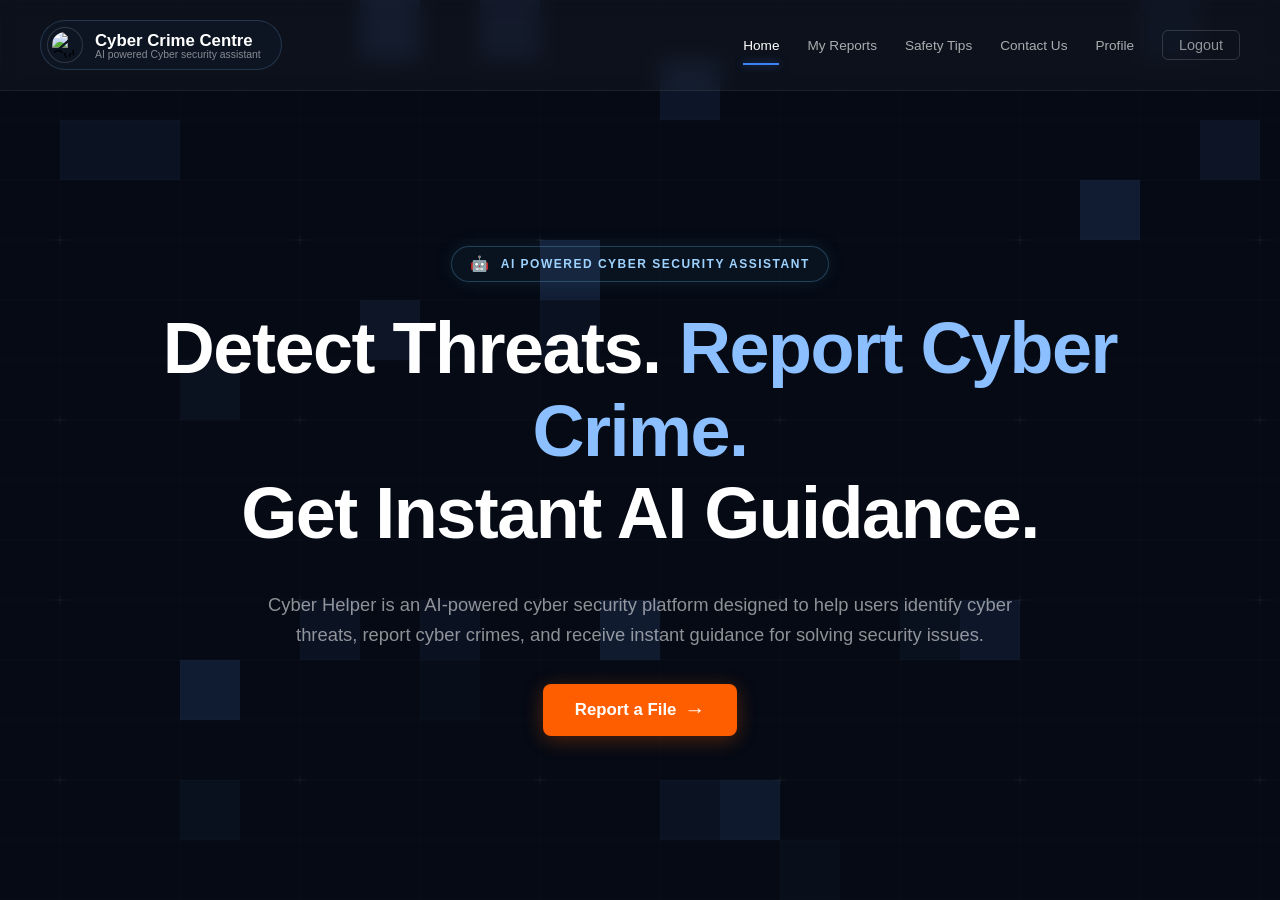
==== commit a68e62bf: "Fix image source paths in home.html" ====
--- a/home.html
+++ b/home.html
@@ -154,7 +154,7 @@
                     <span class="mac-dot green"></span>
                 </div>
                 <div class="mockup-body">
-                    <img src="cc_images/cc7.png" alt="Reporting System Dashboard" class="mockup-img">
+                    <img src="cc7.png" alt="Reporting System Dashboard" class="mockup-img">
                 </div>
             </div>
         </div>
@@ -205,7 +205,7 @@
                     <span class="mac-dot green"></span>
                 </div>
                 <div class="mockup-body">
-                    <img src="cc_images/cc8.png" alt="AI Analysis Dashboard" class="mockup-img">
+                    <img src="cc8.png" alt="AI Analysis Dashboard" class="mockup-img">
                 </div>
             </div>
         </div>
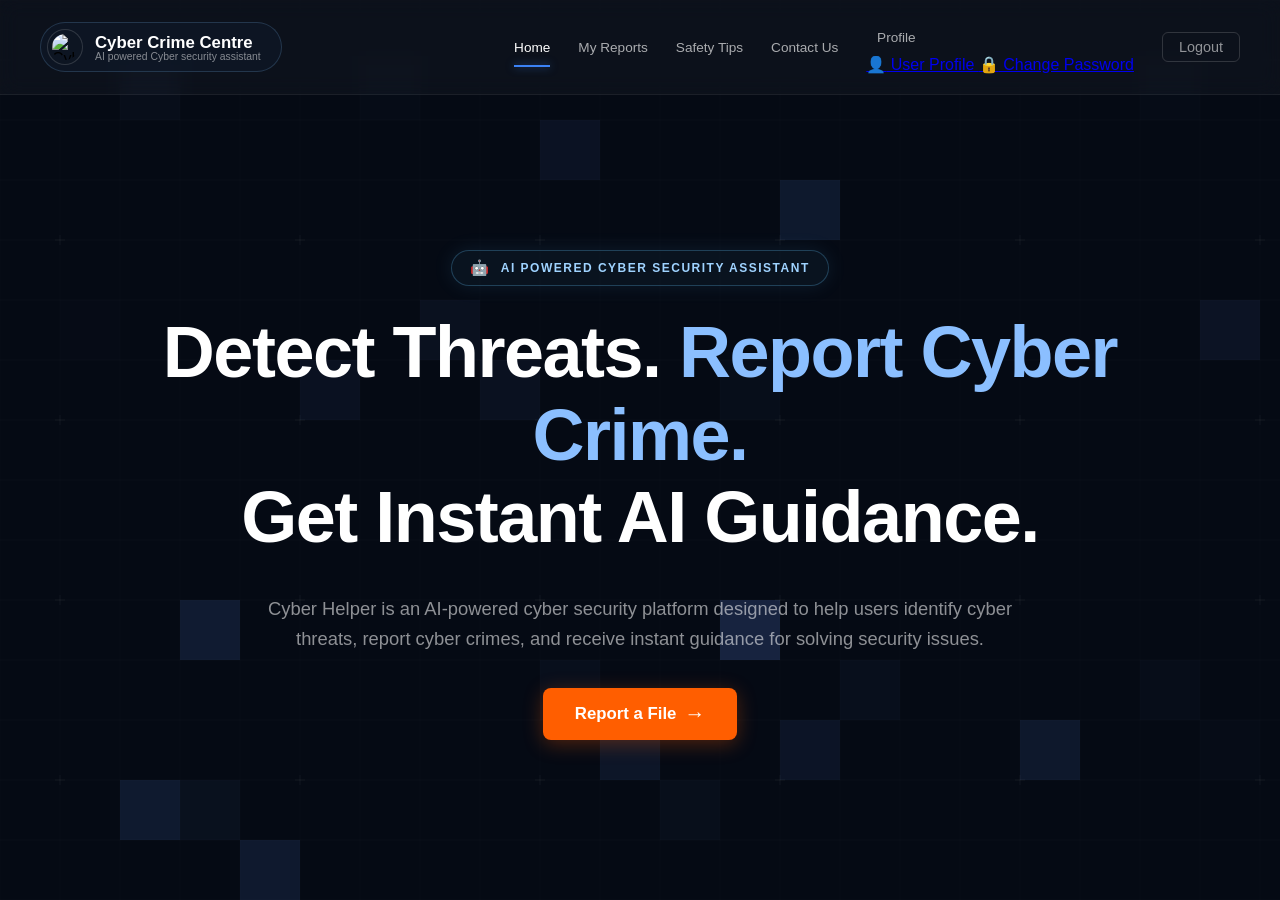
==== commit c1bb13e1: "Update image paths and enhance profile features" ====
--- a/home.html
+++ b/home.html
@@ -17,7 +17,7 @@
     <nav class="home-nav">
         <!-- Left side: Logo + Text -->
         <div class="nav-brand-left">
-            <img src="logo.png" alt="Cyber Crime Centre Logo" class="nav-logo">
+            <img src="cc_images/logo final.jpeg" alt="Cyber Crime Centre Logo" class="nav-logo">
             <div class="nav-brand-text">
                 <h2>Cyber Crime Centre</h2>
                 <span class="nav-subtitle">AI powered Cyber security assistant</span>
@@ -30,7 +30,19 @@
             <a href="#" class="nav-item">My Reports</a>
             <a href="#safety-section" class="nav-item">Safety Tips</a>
             <a href="#contact-section" class="nav-item">Contact Us</a>
-            <a href="#" class="nav-item">Profile</a>
+            <div class="nav-profile-container">
+                <a href="javascript:void(0)" class="nav-item profile-trigger" id="profileTrigger" style="cursor: pointer; display: inline-block; padding: 10px 0; min-width: 60px; text-align: center;">Profile</a>
+                <div class="profile-dropdown" id="profileDropdown">
+                    <a href="#" class="dropdown-item" onclick="openUserProfile(); return false;">
+                        <span class="dropdown-icon">👤</span>
+                        User Profile
+                    </a>
+                    <a href="#" class="dropdown-item" onclick="openChangePassword(); return false;">
+                        <span class="dropdown-icon">🔒</span>
+                        Change Password
+                    </a>
+                </div>
+            </div>
             <a href="index.html" class="logout-btn">Logout</a>
         </div>
     </nav>
@@ -154,7 +166,7 @@
                     <span class="mac-dot green"></span>
                 </div>
                 <div class="mockup-body">
-                    <img src="cc7.png" alt="Reporting System Dashboard" class="mockup-img">
+                    <img src="cc_images/cc7.png" alt="Reporting System Dashboard" class="mockup-img">
                 </div>
             </div>
         </div>
@@ -193,7 +205,7 @@
                 <li><span class="check-icon-solid">✓</span> Step-by-step guidance for resolving the issue.</li>
             </ul>
             
-            <a href="#" class="learn-more-btn">Learn More</a>
+            <a href="#" class="learn-more-btn" id="openAnalysisChat" onclick="return false;">AI Chatbot 🤖</a>
         </div>
         
         <div class="split-image-right">
@@ -205,7 +217,7 @@
                     <span class="mac-dot green"></span>
                 </div>
                 <div class="mockup-body">
-                    <img src="cc8.png" alt="AI Analysis Dashboard" class="mockup-img">
+                    <img src="cc_images/cc8.png" alt="AI Analysis Dashboard" class="mockup-img">
                 </div>
             </div>
         </div>
@@ -222,7 +234,7 @@
                     <span class="mac-dot green"></span>
                 </div>
                 <div class="mockup-body">
-                    <img src="cc10.png" alt="Safety Guidance Dashboard" class="mockup-img">
+                    <img src="cc_images/cc10.png" alt="Safety Guidance Dashboard" class="mockup-img">
                 </div>
             </div>
         </div>
@@ -352,7 +364,7 @@
             
             <div class="form-group">
                 <label>CRIME TYPE</label>
-                <select required>
+                <select id="report-crime-type" required>
                     <option value="" disabled selected>Select Crime Type</option>
                     <option value="social_media">1. Social Media Hacking</option>
                     <option value="upi_banking">2. UPI / Banking Fraud</option>
@@ -368,7 +380,7 @@
             
             <div class="form-group">
                 <label>DESCRIPTION</label>
-                <textarea placeholder="Describe the incident..." rows="4" required></textarea>
+                <textarea id="report-description" placeholder="Describe the incident..." rows="4" required></textarea>
             </div>
             
             <div class="form-group file-upload-group">
@@ -392,6 +404,7 @@
             </div>
             <h3>Report Submitted</h3>
             <p>Your cyber crime report has been securely recorded.</p>
+            <button class="learn-more-btn" style="margin-top: 20px; font-size: 0.9rem; padding: 10px 20px; border: none; cursor: pointer; display: inline-block;" onclick="closeReportModal(); document.getElementById('openAnalysisChat').click();">Get Immediate AI Analysis 🤖</button>
         </div>
     </div>
 </div>
@@ -424,10 +437,312 @@
     </div>
 </div>
 
-<!-- Background Canvas is handled below -->
+</div>
+
+<!-- User Profile Modal Overlay -->
+<div id="userProfileModal" class="modal-overlay">
+    <div class="modal-content">
+        <button class="close-modal-btn" id="closeUserProfile">&times;</button>
+        
+        <h2 class="modal-title">User Profile</h2>
+        <p class="modal-subtitle">View your account details</p>
+        
+        <div class="report-form" style="display: flex; flex-direction: column; gap: 20px;">
+            <div style="text-align: center; margin-bottom: 25px;">
+                <div class="profile-avatar-container">
+                    👤
+                </div>
+                <h3 id="profile-display-name" style="color: #fff; margin-bottom: 5px; font-size: 1.5rem; letter-spacing: 0.5px; text-shadow: 0 0 10px rgba(77,184,255,0.4);">User Name</h3>
+                <p id="profile-display-email" style="color: rgba(255,255,255,0.5); font-size: 0.95rem;">user@example.com</p>
+            </div>
+
+            <div class="form-group" style="margin-bottom: 10px;">
+                <label style="color: #4db8ff; letter-spacing: 1px; font-size: 0.8rem; margin-bottom: 8px;">FULL NAME</label>
+                <div class="cp-input-group">
+                    <span class="cp-input-icon">🧑‍💻</span>
+                    <input type="text" id="profile-fullname" class="cp-input cp-input-readonly" readonly value="">
+                </div>
+            </div>
+            
+            <div class="form-group" style="margin-bottom: 10px;">
+                <label style="color: #4db8ff; letter-spacing: 1px; font-size: 0.8rem; margin-bottom: 8px;">USERNAME / LOGIN EMAIL ID</label>
+                <div class="cp-input-group">
+                    <span class="cp-input-icon">📧</span>
+                    <input type="text" id="profile-username" class="cp-input cp-input-readonly" readonly value="">
+                </div>
+            </div>
+            
+            <div class="form-group" style="margin-bottom: 20px;">
+                <label style="color: #4db8ff; letter-spacing: 1px; font-size: 0.8rem; margin-bottom: 8px;">CONTACT NUMBER</label>
+                <div class="cp-input-group">
+                    <span class="cp-input-icon">📱</span>
+                    <input type="text" id="profile-phone" class="cp-input cp-input-readonly" readonly value="">
+                </div>
+            </div>
+        </div>
+    </div>
+</div>
+
+<!-- Change Password Modal Overlay -->
+<div id="changePasswordModal" class="modal-overlay">
+    <div class="modal-content">
+        <button class="close-modal-btn" id="closeChangePassword">&times;</button>
+        
+        <h2 class="modal-title">Change Password</h2>
+        <p class="modal-subtitle">Update your account password securely</p>
+        
+        <form class="report-form" id="changePasswordForm" action="#" method="POST">
+            <div class="form-group" style="margin-bottom: 15px;">
+                <label style="color: #4db8ff; letter-spacing: 1px; font-size: 0.8rem; margin-bottom: 8px;">CURRENT PASSWORD</label>
+                <div class="cp-input-group">
+                    <span class="cp-input-icon">🔑</span>
+                    <input type="password" id="cp-current" class="cp-input" placeholder="Enter current password" required>
+                    <span class="cp-toggle-icon" onclick="togglePassword('cp-current', this)">👁️</span>
+                </div>
+            </div>
+            
+            <div class="form-group" style="margin-bottom: 15px;">
+                <label style="color: #4db8ff; letter-spacing: 1px; font-size: 0.8rem; margin-bottom: 8px;">NEW PASSWORD</label>
+                <div class="cp-input-group">
+                    <span class="cp-input-icon">🔒</span>
+                    <input type="password" id="cp-new" class="cp-input" placeholder="Create new password" required onkeyup="checkStrength(this.value)">
+                    <span class="cp-toggle-icon" onclick="togglePassword('cp-new', this)">👁️</span>
+                </div>
+                <div class="cp-strength-meter">
+                    <div class="cp-strength-bar" id="strength-bar"></div>
+                </div>
+                <span class="cp-strength-text" id="strength-text">Too weak</span>
+                <span class="error-msg" id="cp-new-error" style="color: #ff6b6b; font-size: 0.75rem; margin-top: 4px; display: block;"></span>
+            </div>
+            
+            <div class="form-group" style="margin-bottom: 25px;">
+                <label style="color: #4db8ff; letter-spacing: 1px; font-size: 0.8rem; margin-bottom: 8px;">CONFIRM NEW PASSWORD</label>
+                <div class="cp-input-group">
+                    <span class="cp-input-icon">🔐</span>
+                    <input type="password" id="cp-confirm" class="cp-input" placeholder="Confirm new password" required>
+                    <span class="cp-toggle-icon" onclick="togglePassword('cp-confirm', this)">👁️</span>
+                </div>
+                <span class="error-msg" id="cp-confirm-error" style="color: #ff6b6b; font-size: 0.75rem; margin-top: 4px; display: block;"></span>
+            </div>
+            
+            <button type="submit" class="cp-submit-btn">Update Password</button>
+        </form>
+        
+        <div id="passwordSuccess" class="report-success hidden">
+            <div class="success-animation">
+                <svg class="checkmark" xmlns="http://www.w3.org/2000/svg" viewBox="0 0 52 52">
+                    <circle class="checkmark-circle" cx="26" cy="26" r="25" fill="none" />
+                    <path class="checkmark-check" fill="none" d="M14.1 27.2l7.1 7.2 16.7-16.8" />
+                </svg>
+            </div>
+            <h3>Password Changed</h3>
+            <p>Your password has been successfully updated.</p>
+        </div>
+    </div>
+</div>
+
+
+
+
+
+<!-- AI Chatbot UI (Floating Window) -->
+<div class="ai-chat-window" id="aiChatWindow">
+    <div class="ai-chat-header">
+        <div class="ai-chat-title">
+            🤖 AI Crime Analysis Engine
+        </div>
+        <span class="ai-chat-close" id="aiChatClose">&times;</span>
+    </div>
+    <div class="ai-chat-messages" id="aiChatMessages">
+        <div class="ai-message bot">
+            System Ready: I am the AI Crime Analysis Engine. Please paste any suspicious emails, links, or describe the cyber incident for immediate analysis.
+        </div>
+    </div>
+    <div class="typing-indicator" id="aiTypingIndicator" style="display: none; padding: 0 20px;">
+        Analysis active...
+    </div>
+    <div class="ai-chat-input-area">
+        <input type="text" id="aiChatInput" class="ai-chat-input" placeholder="Paste details for AI analysis...">
+        <button id="aiChatSend" class="ai-chat-send">
+            <svg width="20" height="20" viewBox="0 0 24 24" fill="none" stroke="currentColor" stroke-width="2" stroke-linecap="round" stroke-linejoin="round"><line x1="22" y1="2" x2="11" y2="13"></line><polygon points="22 2 15 22 11 13 2 9 22 2"></polygon></svg>
+        </button>
+    </div>
+</div>
 
 <script>
-    // --- Modal Logic ---
+    // --- Profile Dropdown Logic ---
+    const profileTrigger = document.getElementById('profileTrigger');
+    const profileDropdown = document.getElementById('profileDropdown');
+
+    profileTrigger.addEventListener('click', function(e) {
+        e.stopPropagation();
+        profileDropdown.classList.toggle('active');
+    });
+
+    document.addEventListener('click', function(e) {
+        if (profileDropdown && !profileDropdown.contains(e.target) && e.target !== profileTrigger) {
+            profileDropdown.classList.remove('active');
+        }
+    });
+
+    // --- User Profile Modal Logic ---
+    const userProfileModal = document.getElementById('userProfileModal');
+    const closeUserProfileBtn = document.getElementById('closeUserProfile');
+
+    window.openUserProfile = function() {
+        // Load data from localStorage
+        const savedName = localStorage.getItem('userFullName') || 'Guest User';
+        const savedEmail = localStorage.getItem('userEmail') || 'guest@example.com';
+        const savedPhone = localStorage.getItem('userPhone') || 'Not provided';
+        
+        document.getElementById('profile-display-name').textContent = savedName;
+        document.getElementById('profile-display-email').textContent = savedEmail;
+        document.getElementById('profile-fullname').value = savedName;
+        document.getElementById('profile-username').value = savedEmail;
+        document.getElementById('profile-phone').value = savedPhone;
+
+        userProfileModal.classList.add('active');
+        profileDropdown.classList.remove('active');
+        document.body.style.overflow = 'hidden';
+    };
+
+    function closeUserProfile() {
+        userProfileModal.classList.remove('active');
+        document.body.style.overflow = '';
+    }
+
+    closeUserProfileBtn.addEventListener('click', closeUserProfile);
+
+    userProfileModal.addEventListener('click', function(e) {
+        if (e.target === userProfileModal) {
+            closeUserProfile();
+        }
+    });
+
+    // --- Change Password Modal Logic ---
+    const changePasswordModal = document.getElementById('changePasswordModal');
+    const closeChangePasswordBtn = document.getElementById('closeChangePassword');
+    const changePasswordForm = document.getElementById('changePasswordForm');
+    const passwordSuccess = document.getElementById('passwordSuccess');
+
+    window.openChangePassword = function() {
+        changePasswordModal.classList.add('active');
+        profileDropdown.classList.remove('active');
+        document.body.style.overflow = 'hidden';
+    };
+
+    function closeChangePassword() {
+        changePasswordModal.classList.remove('active');
+        document.body.style.overflow = '';
+        
+        setTimeout(() => {
+            changePasswordForm.reset();
+            document.getElementById('cp-new-error').textContent = '';
+            document.getElementById('cp-confirm-error').textContent = '';
+            
+            // Reset custom UI elements
+            document.querySelectorAll('.cp-input').forEach(input => input.type = 'password');
+            document.querySelectorAll('.cp-toggle-icon').forEach(icon => icon.textContent = '👁️');
+            
+            // Reset strength bar
+            const bar = document.getElementById('strength-bar');
+            const text = document.getElementById('strength-text');
+            if(bar && text) {
+                bar.style.width = '0%';
+                text.textContent = 'Too weak';
+                text.style.color = 'rgba(255, 255, 255, 0.5)';
+            }
+            
+            changePasswordForm.style.display = 'flex';
+            passwordSuccess.classList.add('hidden');
+        }, 400);
+    }
+
+    closeChangePasswordBtn.addEventListener('click', closeChangePassword);
+
+    changePasswordModal.addEventListener('click', function(e) {
+        if (e.target === changePasswordModal) {
+            closeChangePassword();
+        }
+    });
+
+    changePasswordForm.addEventListener('submit', function(e) {
+        e.preventDefault();
+        
+        let valid = true;
+        document.getElementById('cp-new-error').textContent = '';
+        document.getElementById('cp-confirm-error').textContent = '';
+        
+        const newPass = document.getElementById('cp-new').value;
+        const confirmPass = document.getElementById('cp-confirm').value;
+        
+        if (newPass.length < 8) {
+            document.getElementById('cp-new-error').textContent = 'Must be at least 8 characters';
+            valid = false;
+        }
+        
+        if (newPass !== confirmPass) {
+            document.getElementById('cp-confirm-error').textContent = 'Passwords do not match';
+            valid = false;
+        }
+        
+        if (!valid) return;
+
+        changePasswordForm.style.display = 'none';
+        passwordSuccess.classList.remove('hidden');
+    });
+
+    window.togglePassword = function(id, icon) {
+        const input = document.getElementById(id);
+        if (input.type === 'password') {
+            input.type = 'text';
+            icon.textContent = '🙈';
+        } else {
+            input.type = 'password';
+            icon.textContent = '👁️';
+        }
+    };
+
+    window.checkStrength = function(val) {
+        const bar = document.getElementById('strength-bar');
+        const text = document.getElementById('strength-text');
+        
+        let strength = 0;
+        if(val.length >= 8) strength++;
+        if(/[A-Z]/.test(val)) strength++;
+        if(/[0-9]/.test(val)) strength++;
+        if(/[!@#$%^&*()_+\-=\[\]{};':"\\|,.<>\/?]/.test(val)) strength++;
+
+        if(val.length === 0) {
+            bar.style.width = '0%';
+            text.textContent = 'Too weak';
+            text.style.color = 'rgba(255, 255, 255, 0.5)';
+        } else if(strength <= 1) {
+            bar.style.width = '25%';
+            bar.style.background = '#ff4d4d';
+            text.textContent = 'Weak';
+            text.style.color = '#ff4d4d';
+        } else if(strength === 2) {
+            bar.style.width = '50%';
+            bar.style.background = '#ffa64d';
+            text.textContent = 'Fair';
+            text.style.color = '#ffa64d';
+        } else if(strength === 3) {
+            bar.style.width = '75%';
+            bar.style.background = '#ffff4d';
+            text.textContent = 'Good';
+            text.style.color = '#ffff4d';
+        } else {
+            bar.style.width = '100%';
+            bar.style.background = '#4dff4d';
+            text.textContent = 'Strong';
+            text.style.color = '#4dff4d';
+        }
+    };
+
+
+
+    // --- Original Modal Logic ---
     const modalOverlay = document.getElementById('reportModalOverlay');
     const reportForm = document.querySelector('.report-form');
     const reportSuccess = document.getElementById('reportSuccess');
@@ -453,6 +768,12 @@
     // Handle form submission
     reportForm.addEventListener('submit', function(e) {
         e.preventDefault(); // Prevent page reload
+        
+        const crimeType = document.getElementById('report-crime-type').value;
+        const description = document.getElementById('report-description').value;
+        localStorage.setItem('latestReportType', crimeType);
+        localStorage.setItem('latestReportDesc', description);
+        
         // Hide form and show success message
         reportForm.style.display = 'none';
         reportSuccess.classList.remove('hidden');
@@ -602,159 +923,115 @@
     }
     
     animate();
+
+    // --- AI Chatbot Logic ---
+    const GROK_API_KEY = "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";
+    const aiChatWindow = document.getElementById('aiChatWindow');
+    const aiChatClose = document.getElementById('aiChatClose');
+    const openAnalysisChatBtn = document.getElementById('openAnalysisChat');
+    const aiChatInput = document.getElementById('aiChatInput');
+    const aiChatSend = document.getElementById('aiChatSend');
+    const aiChatMessages = document.getElementById('aiChatMessages');
+    const aiTypingIndicator = document.getElementById('aiTypingIndicator');
+
+    openAnalysisChatBtn.addEventListener('click', (e) => {
+        aiChatWindow.classList.add('active');
+        aiChatInput.focus();
+        
+        const latestType = localStorage.getItem('latestReportType');
+        const latestDesc = localStorage.getItem('latestReportDesc');
+        
+        if (latestType && latestDesc) {
+            const prompt = `I have just submitted a cyber crime report. Category: ${latestType}. Details: "${latestDesc}". Please analyze this incident, detect any immediately actionable threats, and provide comprehensive solutions and advice.`;
+            aiChatInput.value = '';
+            addMessage(prompt, 'user');
+            generateResponse(prompt);
+            
+            localStorage.removeItem('latestReportType');
+            localStorage.removeItem('latestReportDesc');
+        }
+    });
+
+    aiChatClose.addEventListener('click', () => {
+        aiChatWindow.classList.remove('active');
+    });
+
+    function addMessage(text, sender) {
+        const msgDiv = document.createElement('div');
+        msgDiv.className = `ai-message ${sender}`;
+        
+        // Parse bold markdown and convert newlines to HTML breaks
+        const parsedText = text
+            .replace(/\*\*(.*?)\*\*/g, '<strong>$1</strong>')
+            .replace(/\n/g, '<br/>');
+            
+        msgDiv.innerHTML = parsedText;
+        
+        aiChatMessages.appendChild(msgDiv);
+        aiChatMessages.scrollTop = aiChatMessages.scrollHeight;
+    }
+
+    // Maintain session history locally
+    const chatHistory = [
+        { role: 'system', content: "You are an expert AI Crime Analysis Engine embedded in a platform called 'Cyber Crime Centre'. You MUST STRICTLY REFUSE to answer any questions or provide information that is NOT directly related to cyber crime, cyber security, internet safety, or digital forensics. If the user asks about unrelated topics, politely decline and remind them that your only function is cyber safety. Analyze the cyber incidents, emails, links, or descriptions the user provides to detect threats and recommend solutions in a highly professional, investigative manner." },
+        { role: 'assistant', content: "System Ready. I will strictly limit my assistance to cyber crime, security analysis, and online safety matters." }
+    ];
+
+    async function generateResponse(userText) {
+        aiTypingIndicator.style.display = 'block';
+        chatHistory.push({ role: 'user', content: userText });
+        
+        try {
+            const response = await fetch(`https://api.groq.com/openai/v1/chat/completions`, {
+                method: 'POST',
+                headers: { 
+                    'Content-Type': 'application/json',
+                    'Authorization': `Bearer ${GROK_API_KEY}`
+                },
+                body: JSON.stringify({ 
+                    model: "llama-3.3-70b-versatile",
+                    messages: chatHistory 
+                })
+            });
+
+            const data = await response.json();
+            
+            if (data.error) {
+                console.error("Groq API Error:", data.error);
+                addMessage("API Error: " + (data.error.message || "Unknown error"), 'bot');
+                chatHistory.pop(); // Remove the failed user prompt
+                return;
+            }
+
+            if (data.choices && data.choices.length > 0) {
+                const botReply = data.choices[0].message.content;
+                chatHistory.push({ role: 'assistant', content: botReply });
+                addMessage(botReply, 'bot');
+            } else {
+                addMessage("I'm sorry, I encountered an issue processing that.", 'bot');
+            }
+        } catch (error) {
+            console.error("Fetch Error:", error);
+            addMessage("Network or fetch error. Please check your internet connection and API key.", 'bot');
+            chatHistory.pop(); // Remove the failed user prompt
+        } finally {
+            aiTypingIndicator.style.display = 'none';
+        }
+    }
+
+    aiChatSend.addEventListener('click', () => {
+        const text = aiChatInput.value.trim();
+        if(!text) return;
+        
+        addMessage(text, 'user');
+        aiChatInput.value = '';
+        generateResponse(text);
+    });
+
+    aiChatInput.addEventListener('keypress', (e) => {
+        if(e.key === 'Enter') aiChatSend.click();
+    });
 </script>
 
 </body>
 </html>
-
-<!-- Background Canvas is handled below -->
-
-<script>
-    const canvas = document.getElementById('starfield');
-    const ctx = canvas.getContext('2d');
-    let w, h;
-    let time = 0;
-    
-    // Wire configuration
-    const numWires = 35; // Number of glowing lines
-    const maxPoints = 100; // Resolution of each line
-    
-    // Store particles that travel along the wires
-    const particles = [];
-    const numParticles = 60;
-
-    function resize() {
-        w = canvas.width = window.innerWidth;
-        h = canvas.height = window.innerHeight;
-    }
-    
-    window.addEventListener('resize', resize);
-    resize();
-
-    // Initialize particles
-    for(let i = 0; i < numParticles; i++) {
-        particles.push({
-            wireIndex: Math.floor(Math.random() * numWires),
-            progress: Math.random(), // 0 to 1 position along the wire
-            speed: 0.002 + Math.random() * 0.005,
-            size: 1.5 + Math.random() * 2,
-            alpha: 0.4 + Math.random() * 0.6
-        });
-    }
-
-    function animate() {
-        // Clear background with extremely faint fade to leave a slight motion trail
-        ctx.fillStyle = 'rgba(5, 5, 15, 0.4)';
-        ctx.fillRect(0, 0, w, h);
-        
-        ctx.lineJoin = 'round';
-        ctx.lineCap = 'round';
-
-        // Draw the glowing wires
-        for (let i = 0; i < numWires; i++) {
-            ctx.beginPath();
-            
-            // Unique properties for each wire to make them look distinct
-            const wireOffset = i * 2.5; 
-            const ySpread = h * 0.8; // How far the wires spread vertically
-            
-            // Generate the path of the wire
-            for (let j = 0; j <= maxPoints; j++) {
-                const progress = j / maxPoints; // 0 (left) to 1 (right)
-                
-                // Base structure: diagonal flow from bottom-left to top-right
-                const startX = -w * 0.2;
-                const endX = w * 1.2;
-                const x = startX + (endX - startX) * progress;
-                
-                // Base Y slants upwards
-                const startY = h * 1.2;
-                const endY = -h * 0.2;
-                let y = startY + (endY - startY) * progress;
-                
-                // Add wave distortion to the path
-                // Combining sine waves of different frequencies creates organic movement
-                const dist1 = Math.sin(progress * 4 + time + wireOffset * 0.1) * (50 + i * 2);
-                const dist2 = Math.cos(progress * 6 - time * 0.5) * 40;
-                
-                y += dist1 + dist2;
-                
-                // Spread the wires out from the center line
-                const spreadOffset = (i - numWires/2) * (h/numWires);
-                y += spreadOffset * Math.sin(progress * Math.PI); // Pinched at ends, spread in middle
-                
-                if (j === 0) {
-                    ctx.moveTo(x, y);
-                } else {
-                    ctx.lineTo(x, y);
-                }
-            }
-            
-            // Orange/Copper glow matching reference image
-            const baseAlpha = 0.05 + (Math.sin(time * 2 + i) * 0.02);
-            ctx.strokeStyle = `rgba(255, 140, 50, ${baseAlpha})`;
-            ctx.lineWidth = 1 + (i % 3) * 0.5;
-            
-            // Add glow effect occasionally
-            if (i % 5 === 0) {
-                ctx.shadowBlur = 15;
-                ctx.shadowColor = 'rgba(255, 120, 30, 0.8)';
-            } else {
-                ctx.shadowBlur = 0;
-            }
-            
-            ctx.stroke();
-        }
-        
-        // Disable shadow for particles to keep them crisp
-        ctx.shadowBlur = 0;
-        
-        // Update and draw traveling particles
-        particles.forEach(p => {
-            p.progress += p.speed;
-            if (p.progress >= 1) {
-                p.progress = 0; // Loop back to start
-                p.wireIndex = Math.floor(Math.random() * numWires); // Pick a new wire
-            }
-            
-            const i = p.wireIndex;
-            const progress = p.progress;
-            
-            // Recalculate same path math to find exactly where this particle should be
-            const wireOffset = i * 2.5; 
-            const startX = -w * 0.2;
-            const endX = w * 1.2;
-            const x = startX + (endX - startX) * progress;
-            
-            const startY = h * 1.2;
-            const endY = -h * 0.2;
-            let y = startY + (endY - startY) * progress;
-            
-            const dist1 = Math.sin(progress * 4 + time + wireOffset * 0.1) * (50 + i * 2);
-            const dist2 = Math.cos(progress * 6 - time * 0.5) * 40;
-            y += dist1 + dist2;
-            
-            const spreadOffset = (i - numWires/2) * (h/numWires);
-            y += spreadOffset * Math.sin(progress * Math.PI);
-            
-            // Draw the glowing particle
-            ctx.beginPath();
-            ctx.arc(x, y, p.size, 0, Math.PI * 2);
-            ctx.fillStyle = `rgba(255, 200, 100, ${p.alpha})`; // Brighter orange/yellow center
-            
-            // Simulate a strong light burst on the particle
-            ctx.shadowBlur = 10;
-            ctx.shadowColor = `rgba(255, 150, 50, ${p.alpha})`;
-            
-            ctx.fill();
-        });
-        
-        time += 0.01; // Global speed
-        requestAnimationFrame(animate);
-    }
-    
-    animate();
-</script>
-
-</body>
-</html>
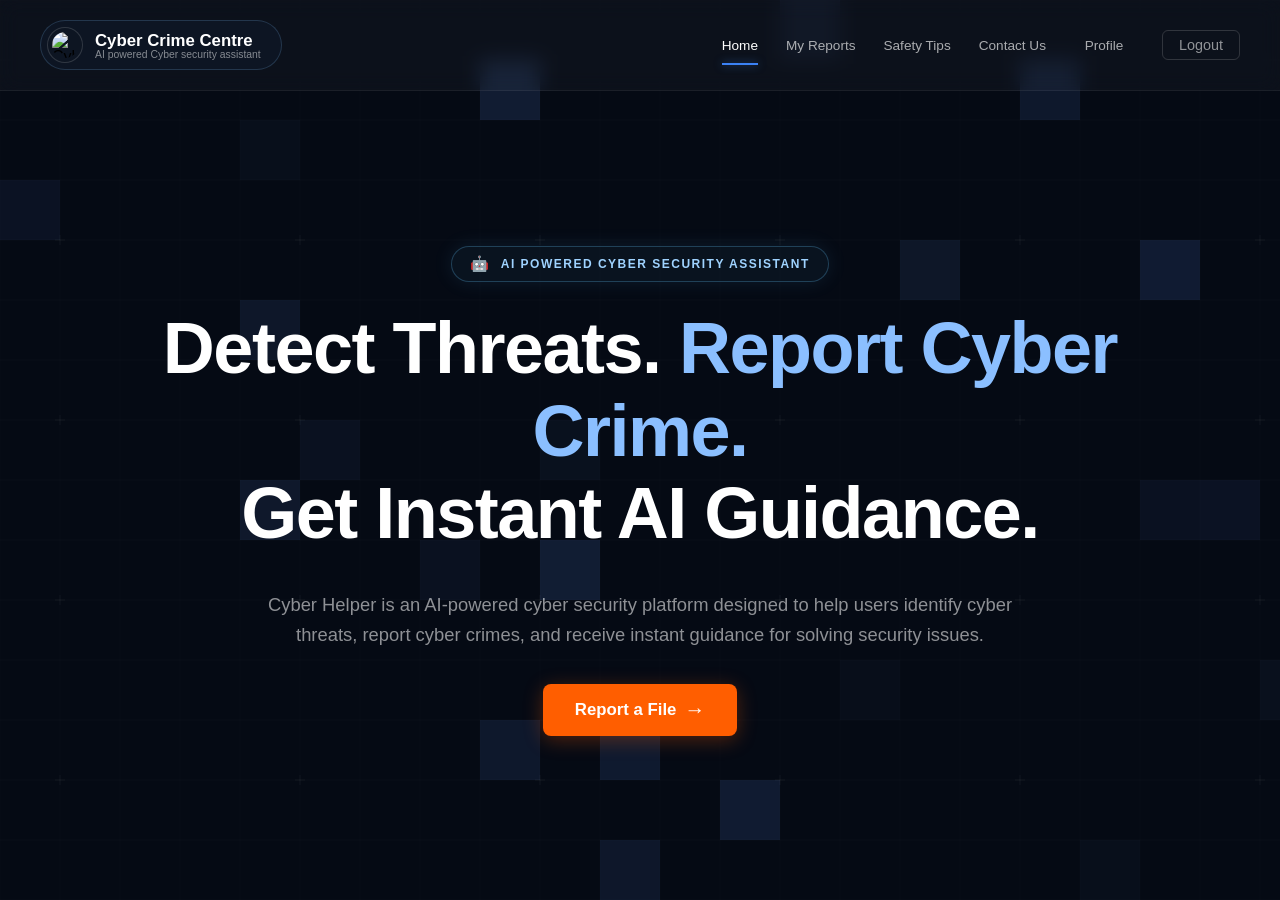
==== commit 0d3fc021: "Remove hardcoded GROK_API_KEY from home.html" ====
--- a/home.html
+++ b/home.html
@@ -925,7 +925,7 @@
     animate();
 
     // --- AI Chatbot Logic ---
-    const GROK_API_KEY = "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";
+    const GROK_API_KEY = "";
     const aiChatWindow = document.getElementById('aiChatWindow');
     const aiChatClose = document.getElementById('aiChatClose');
     const openAnalysisChatBtn = document.getElementById('openAnalysisChat');
--- a/style.css
+++ b/style.css
@@ -806,6 +806,217 @@
     min-height: 70px; /* Keep list alignments relatively even */
 }
 
+/* --- Profile Dropdown Styles --- */
+.nav-profile-container {
+    position: relative;
+    display: flex;
+    align-items: center;
+}
+
+.profile-dropdown {
+    position: absolute;
+    top: calc(100% + 15px);
+    right: 0;
+    width: 220px;
+    background: rgba(255, 255, 255, 0.98);
+    border-radius: 12px;
+    box-shadow: 0 10px 30px rgba(0, 0, 0, 0.15);
+    padding: 10px 0;
+    opacity: 0;
+    visibility: hidden;
+    transform: translateY(10px);
+    transition: all 0.3s ease;
+    z-index: 1000;
+}
+
+.profile-dropdown.active {
+    opacity: 1;
+    visibility: visible;
+    transform: translateY(0);
+}
+
+.dropdown-item {
+    display: flex;
+    align-items: center;
+    gap: 12px;
+    padding: 12px 20px;
+    color: #333;
+    text-decoration: none;
+    font-size: 0.9rem;
+    transition: background 0.2s ease;
+}
+
+.dropdown-item:hover {
+    background: rgba(0, 0, 0, 0.04);
+}
+
+.dropdown-icon {
+    font-size: 1.1rem;
+    width: 20px;
+    text-align: center;
+}
+
+.logout-item {
+    border-top: 1px solid rgba(0, 0, 0, 0.05);
+    margin-top: 5px;
+    color: #ff4d4d !important;
+}
+
+/* --- Virtual ID Card Styles --- */
+.id-card-modal-content {
+    background: #fff;
+    width: 90%;
+    max-width: 420px;
+    border-radius: 16px;
+    padding: 30px;
+    position: relative;
+    box-shadow: 0 25px 50px rgba(0, 0, 0, 0.3);
+    overflow: hidden;
+}
+
+.id-card {
+    border: 1px solid #ddd;
+    border-radius: 12px;
+    padding: 20px;
+    background: #fff;
+    display: flex;
+    flex-direction: column;
+    align-items: center;
+    color: #333;
+}
+
+.id-card-header {
+    width: 100%;
+    text-align: center;
+    border-bottom: 1px solid #eee;
+    padding-bottom: 15px;
+    margin-bottom: 20px;
+}
+
+.inst-name-top {
+    font-size: 0.75rem;
+    color: #666;
+    margin-bottom: 10px;
+}
+
+.inst-brand {
+    display: flex;
+    align-items: center;
+    justify-content: center;
+    gap: 15px;
+    text-align: center;
+}
+
+.id-inst-logo {
+    width: 50px;
+    height: 50px;
+    object-fit: contain;
+}
+
+.inst-text h3 {
+    font-size: 0.8rem;
+    font-weight: 500;
+    margin: 0;
+}
+
+.inst-text h2 {
+    font-size: 0.95rem;
+    font-weight: 700;
+    margin: 1px 0 !important;
+    color: #000 !important;
+    text-shadow: none !important;
+}
+
+.inst-address {
+    margin-top: 15px;
+    font-size: 0.7rem;
+    color: #777;
+    line-height: 1.4;
+}
+
+.id-card-body {
+    display: flex;
+    flex-direction: column;
+    align-items: center;
+    width: 100%;
+}
+
+.student-photo-box {
+    width: 120px;
+    height: 150px;
+    border: 1px solid #ccc;
+    margin-bottom: 15px;
+    overflow: hidden;
+    background: #f9f9f9;
+}
+
+.student-photo {
+    width: 100%;
+    height: 100%;
+    object-fit: cover;
+}
+
+.student-details {
+    text-align: center;
+}
+
+.reg-no {
+    font-size: 0.9rem;
+    font-weight: 700;
+    color: #333;
+    margin-bottom: 8px;
+}
+
+.student-name {
+    font-size: 1rem;
+    font-weight: 700;
+    margin-bottom: 5px;
+    text-transform: uppercase;
+}
+
+.student-branch {
+    font-size: 0.9rem;
+    color: #555;
+    font-weight: 600;
+}
+
+.id-card-footer {
+    width: 100%;
+    margin-top: 25px;
+    display: flex;
+    justify-content: center;
+}
+
+.barcode-container {
+    display: flex;
+    flex-direction: column;
+    align-items: center;
+    gap: 5px;
+}
+
+.barcode-lines {
+    width: 200px;
+    height: 40px;
+    background: repeating-linear-gradient(
+        90deg,
+        #000,
+        #000 2px,
+        transparent 2px,
+        transparent 4px,
+        #000 4px,
+        #000 5px,
+        transparent 5px,
+        transparent 8px
+    );
+}
+
+.barcode-text {
+    font-family: 'Courier New', Courier, monospace;
+    font-size: 0.9rem;
+    letter-spacing: 2px;
+}
+
+
 .input-box {
     margin-bottom: 25px;
     width: 100%;
@@ -1693,3 +1904,321 @@
         grid-template-columns: 1fr;
     }
 }
+
+/* ========================================= */
+/*      Change Password UI Enhancements      */
+/* ========================================= */
+
+.cp-input-group {
+    position: relative;
+    display: flex;
+    align-items: center;
+    width: 100%;
+}
+
+.cp-input-icon {
+    position: absolute;
+    left: 15px;
+    color: rgba(255, 255, 255, 0.4);
+    font-size: 1.1rem;
+    pointer-events: none;
+    transition: color 0.3s ease;
+    z-index: 2;
+}
+
+.cp-input {
+    width: 100%;
+    padding: 14px 45px 14px 45px !important;
+    background: rgba(5, 10, 20, 0.7) !important;
+    border: 1px solid rgba(80, 150, 255, 0.2) !important;
+    color: #fff !important;
+    border-radius: 12px;
+    font-size: 0.95rem;
+    transition: all 0.3s ease;
+    box-shadow: inset 0 2px 10px rgba(0, 0, 0, 0.3);
+}
+
+.cp-input:focus {
+    border-color: #4db8ff !important;
+    background: rgba(10, 15, 30, 0.9) !important;
+    box-shadow: 0 0 15px rgba(77, 184, 255, 0.2), inset 0 2px 10px rgba(0, 0, 0, 0.4) !important;
+    outline: none;
+}
+
+.cp-input:focus ~ .cp-input-icon {
+    color: #4db8ff;
+}
+
+.cp-input-readonly {
+    background: rgba(15, 20, 35, 0.4) !important;
+    border-color: rgba(80, 150, 255, 0.1) !important;
+    color: rgba(255, 255, 255, 0.7) !important;
+    box-shadow: none !important;
+    cursor: default;
+}
+
+.cp-input-readonly:focus {
+    border-color: rgba(80, 150, 255, 0.3) !important;
+    box-shadow: 0 0 10px rgba(77, 184, 255, 0.1) !important;
+    background: rgba(20, 25, 45, 0.5) !important;
+}
+
+.profile-avatar-container {
+    width: 110px; 
+    height: 110px; 
+    border-radius: 50%; 
+    background: linear-gradient(135deg, #1e3a8a, #050a14); 
+    border: 3px solid rgba(77, 184, 255, 0.5); 
+    margin: 0 auto 15px auto; 
+    display: flex; 
+    align-items: center; 
+    justify-content: center; 
+    font-size: 3.5rem;
+    box-shadow: 0 10px 25px rgba(0,0,0,0.5), inset 0 0 20px rgba(77, 184, 255, 0.2);
+    position: relative;
+}
+
+.profile-avatar-container::after {
+    content: '';
+    position: absolute;
+    top: -6px; right: -6px; bottom: -6px; left: -6px;
+    border-radius: 50%;
+    border: 1px solid rgba(77, 184, 255, 0.3);
+    pointer-events: none;
+}
+
+.cp-toggle-icon {
+    position: absolute;
+    right: 15px;
+    color: rgba(255, 255, 255, 0.4);
+    font-size: 1.1rem;
+    cursor: pointer;
+    transition: color 0.3s ease, transform 0.2s ease;
+    padding: 5px;
+    z-index: 2;
+}
+
+.cp-toggle-icon:hover {
+    color: #fff;
+    transform: scale(1.1);
+}
+
+.cp-strength-meter {
+    height: 6px;
+    width: 100%;
+    background: rgba(255, 255, 255, 0.05);
+    border-radius: 6px;
+    margin-top: 10px;
+    overflow: hidden;
+    position: relative;
+    box-shadow: inset 0 1px 3px rgba(0,0,0,0.5);
+}
+
+.cp-strength-bar {
+    height: 100%;
+    width: 0%;
+    background: #ff4d4d;
+    transition: width 0.4s cubic-bezier(0.175, 0.885, 0.32, 1.275), background-color 0.4s ease;
+    border-radius: 6px;
+}
+
+.cp-strength-text {
+    font-size: 0.75rem;
+    color: rgba(255, 255, 255, 0.5);
+    margin-top: 6px;
+    display: block;
+    text-align: right;
+    font-weight: 600;
+    letter-spacing: 0.5px;
+    transition: color 0.4s ease;
+}
+
+.cp-submit-btn {
+    background: linear-gradient(135deg, #1e3a8a, #3b82f6) !important;
+    color: #fff !important;
+    border: 1px solid rgba(59, 130, 246, 0.4) !important;
+    box-shadow: 0 5px 25px rgba(59, 130, 246, 0.25) !important;
+    font-size: 1.1rem !important;
+    font-weight: 700 !important;
+    padding: 16px !important;
+    border-radius: 12px !important;
+    text-transform: uppercase;
+    letter-spacing: 1.5px;
+    width: 100%;
+    cursor: pointer;
+    transition: all 0.3s cubic-bezier(0.175, 0.885, 0.32, 1.275) !important;
+    margin-top: 10px;
+}
+
+.cp-submit-btn:hover {
+    transform: translateY(-3px) !important;
+    box-shadow: 0 10px 35px rgba(59, 130, 246, 0.45) !important;
+    background: linear-gradient(135deg, #2563eb, #60a5fa) !important;
+    border-color: rgba(96, 165, 250, 0.6) !important;
+}
+
+/* ========================================= */
+/*         AI Cyber Assistant Chatbot        */
+/* ========================================= */
+
+.ai-chat-btn {
+    position: fixed;
+    bottom: 30px;
+    right: 30px;
+    width: 60px;
+    height: 60px;
+    border-radius: 50%;
+    background: linear-gradient(135deg, #3b82f6, #1e3a8a);
+    box-shadow: 0 10px 25px rgba(59, 130, 246, 0.5), 0 0 15px rgba(77, 184, 255, 0.4);
+    display: flex;
+    justify-content: center;
+    align-items: center;
+    font-size: 1.8rem;
+    cursor: pointer;
+    z-index: 1000;
+    transition: transform 0.3s cubic-bezier(0.175, 0.885, 0.32, 1.275);
+}
+
+.ai-chat-btn:hover {
+    transform: scale(1.1) translateY(-5px);
+}
+
+.ai-chat-window {
+    position: fixed;
+    top: 50%;
+    left: 50%;
+    width: 90%;
+    max-width: 700px;
+    height: 80vh;
+    max-height: 800px;
+    background: rgba(10, 15, 30, 0.95);
+    backdrop-filter: blur(10px);
+    border: 1px solid rgba(80, 150, 255, 0.3);
+    border-radius: 12px;
+    box-shadow: 0 15px 50px rgba(0, 0, 0, 0.7), 0 0 30px rgba(80, 150, 255, 0.15);
+    display: flex;
+    flex-direction: column;
+    z-index: 10000;
+    opacity: 0;
+    visibility: hidden;
+    transform: translate(-50%, -50%) scale(0.95);
+    transition: all 0.4s cubic-bezier(0.175, 0.885, 0.32, 1.275);
+}
+
+.ai-chat-window.active {
+    opacity: 1;
+    visibility: visible;
+    transform: translate(-50%, -50%) scale(1);
+}
+
+.ai-chat-header {
+    padding: 15px 20px;
+    background: linear-gradient(90deg, rgba(30, 58, 138, 0.8), rgba(5, 10, 20, 0.8));
+    border-bottom: 1px solid rgba(80, 150, 255, 0.2);
+    border-radius: 12px 12px 0 0;
+    display: flex;
+    align-items: center;
+    justify-content: space-between;
+}
+
+.ai-chat-title {
+    color: #4db8ff;
+    font-size: 1.1rem;
+    font-weight: 600;
+    display: flex;
+    align-items: center;
+    gap: 8px;
+}
+
+.ai-chat-close {
+    color: rgba(255, 255, 255, 0.5);
+    cursor: pointer;
+    font-size: 1.2rem;
+    transition: color 0.2s ease;
+}
+.ai-chat-close:hover { color: #fff; }
+
+.ai-chat-messages {
+    flex: 1;
+    padding: 20px;
+    overflow-y: auto;
+    display: flex;
+    flex-direction: column;
+    gap: 12px;
+}
+
+.ai-message {
+    max-width: 85%;
+    padding: 10px 14px;
+    border-radius: 12px;
+    font-size: 0.9rem;
+    line-height: 1.4;
+    word-wrap: break-word;
+}
+
+.ai-message.bot {
+    align-self: flex-start;
+    background: rgba(30, 58, 138, 0.5);
+    border: 1px solid rgba(59, 130, 246, 0.3);
+    color: #e2e8f0;
+    border-bottom-left-radius: 2px;
+}
+
+.ai-message.user {
+    align-self: flex-end;
+    background: rgba(77, 184, 255, 0.2);
+    border: 1px solid rgba(77, 184, 255, 0.4);
+    color: #fff;
+    border-bottom-right-radius: 2px;
+}
+
+.ai-chat-input-area {
+    padding: 15px;
+    border-top: 1px solid rgba(80, 150, 255, 0.2);
+    display: flex;
+    gap: 10px;
+}
+
+.ai-chat-input {
+    flex: 1;
+    background: rgba(0, 0, 0, 0.3);
+    border: 1px solid rgba(80, 150, 255, 0.3);
+    color: #fff;
+    padding: 10px 15px;
+    border-radius: 20px;
+    outline: none;
+    font-size: 0.9rem;
+    transition: border-color 0.2s;
+}
+
+.ai-chat-input:focus {
+    border-color: #4db8ff;
+}
+
+.ai-chat-send {
+    background: #3b82f6;
+    color: #fff;
+    border: none;
+    width: 40px;
+    height: 40px;
+    border-radius: 50%;
+    cursor: pointer;
+    display: flex;
+    justify-content: center;
+    align-items: center;
+    transition: all 0.2s ease;
+}
+
+.ai-chat-send:hover {
+    background: #2563eb;
+    transform: scale(1.05);
+}
+
+.typing-indicator {
+    font-size: 0.8rem;
+    color: rgba(255,255,255,0.5);
+    margin-top: -5px;
+    margin-bottom: 5px;
+    font-style: italic;
+    display: none;
+}
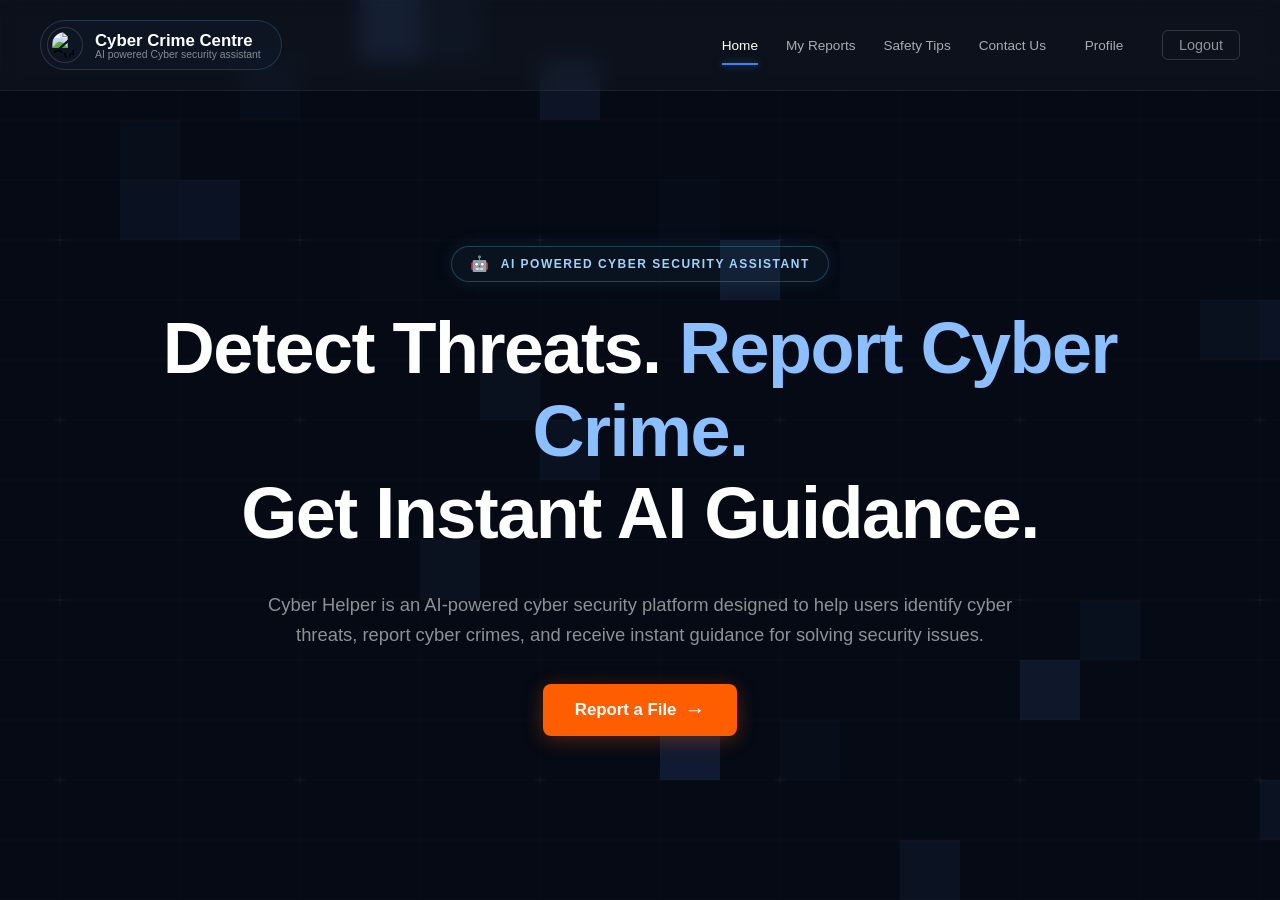
==== commit 451608ea: "Update image paths in home.html" ====
--- a/home.html
+++ b/home.html
@@ -17,7 +17,7 @@
     <nav class="home-nav">
         <!-- Left side: Logo + Text -->
         <div class="nav-brand-left">
-            <img src="cc_images/logo final.jpeg" alt="Cyber Crime Centre Logo" class="nav-logo">
+            <img src="/logo final.jpeg" alt="Cyber Crime Centre Logo" class="nav-logo">
             <div class="nav-brand-text">
                 <h2>Cyber Crime Centre</h2>
                 <span class="nav-subtitle">AI powered Cyber security assistant</span>
@@ -166,7 +166,7 @@
                     <span class="mac-dot green"></span>
                 </div>
                 <div class="mockup-body">
-                    <img src="cc_images/cc7.png" alt="Reporting System Dashboard" class="mockup-img">
+                    <img src="cc7.png" alt="Reporting System Dashboard" class="mockup-img">
                 </div>
             </div>
         </div>
@@ -217,7 +217,7 @@
                     <span class="mac-dot green"></span>
                 </div>
                 <div class="mockup-body">
-                    <img src="cc_images/cc8.png" alt="AI Analysis Dashboard" class="mockup-img">
+                    <img src="/cc8.png" alt="AI Analysis Dashboard" class="mockup-img">
                 </div>
             </div>
         </div>
@@ -234,7 +234,7 @@
                     <span class="mac-dot green"></span>
                 </div>
                 <div class="mockup-body">
-                    <img src="cc_images/cc10.png" alt="Safety Guidance Dashboard" class="mockup-img">
+                    <img src="/cc10.png" alt="Safety Guidance Dashboard" class="mockup-img">
                 </div>
             </div>
         </div>
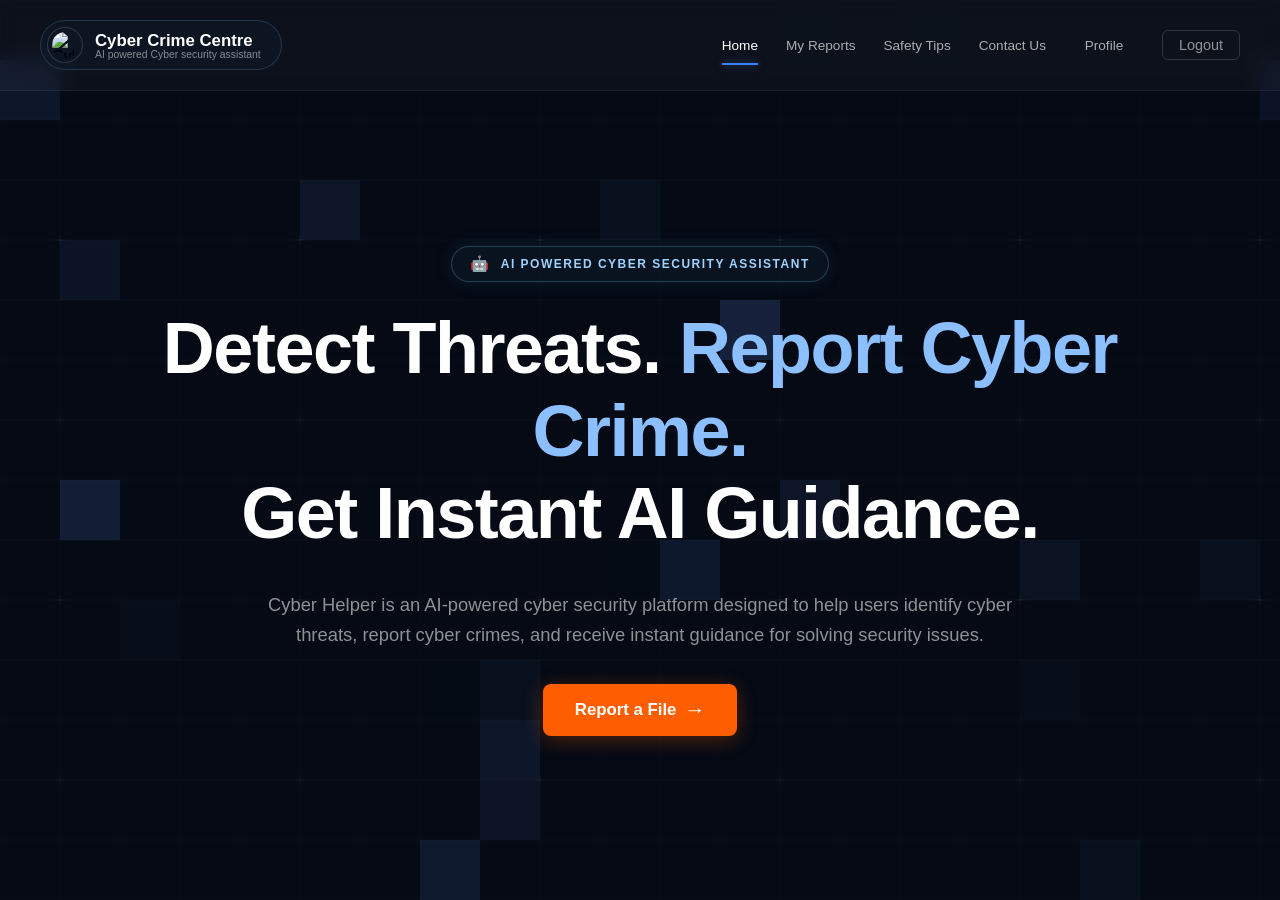
==== commit 8226a85a: "Fix image source paths in home.html" ====
--- a/home.html
+++ b/home.html
@@ -17,7 +17,7 @@
     <nav class="home-nav">
         <!-- Left side: Logo + Text -->
         <div class="nav-brand-left">
-            <img src="/logo final.jpeg" alt="Cyber Crime Centre Logo" class="nav-logo">
+            <img src="logo final.jpeg" alt="Cyber Crime Centre Logo" class="nav-logo">
             <div class="nav-brand-text">
                 <h2>Cyber Crime Centre</h2>
                 <span class="nav-subtitle">AI powered Cyber security assistant</span>
@@ -217,7 +217,7 @@
                     <span class="mac-dot green"></span>
                 </div>
                 <div class="mockup-body">
-                    <img src="/cc8.png" alt="AI Analysis Dashboard" class="mockup-img">
+                    <img src="cc8.png" alt="AI Analysis Dashboard" class="mockup-img">
                 </div>
             </div>
         </div>
@@ -234,7 +234,7 @@
                     <span class="mac-dot green"></span>
                 </div>
                 <div class="mockup-body">
-                    <img src="/cc10.png" alt="Safety Guidance Dashboard" class="mockup-img">
+                    <img src="cc10.png" alt="Safety Guidance Dashboard" class="mockup-img">
                 </div>
             </div>
         </div>
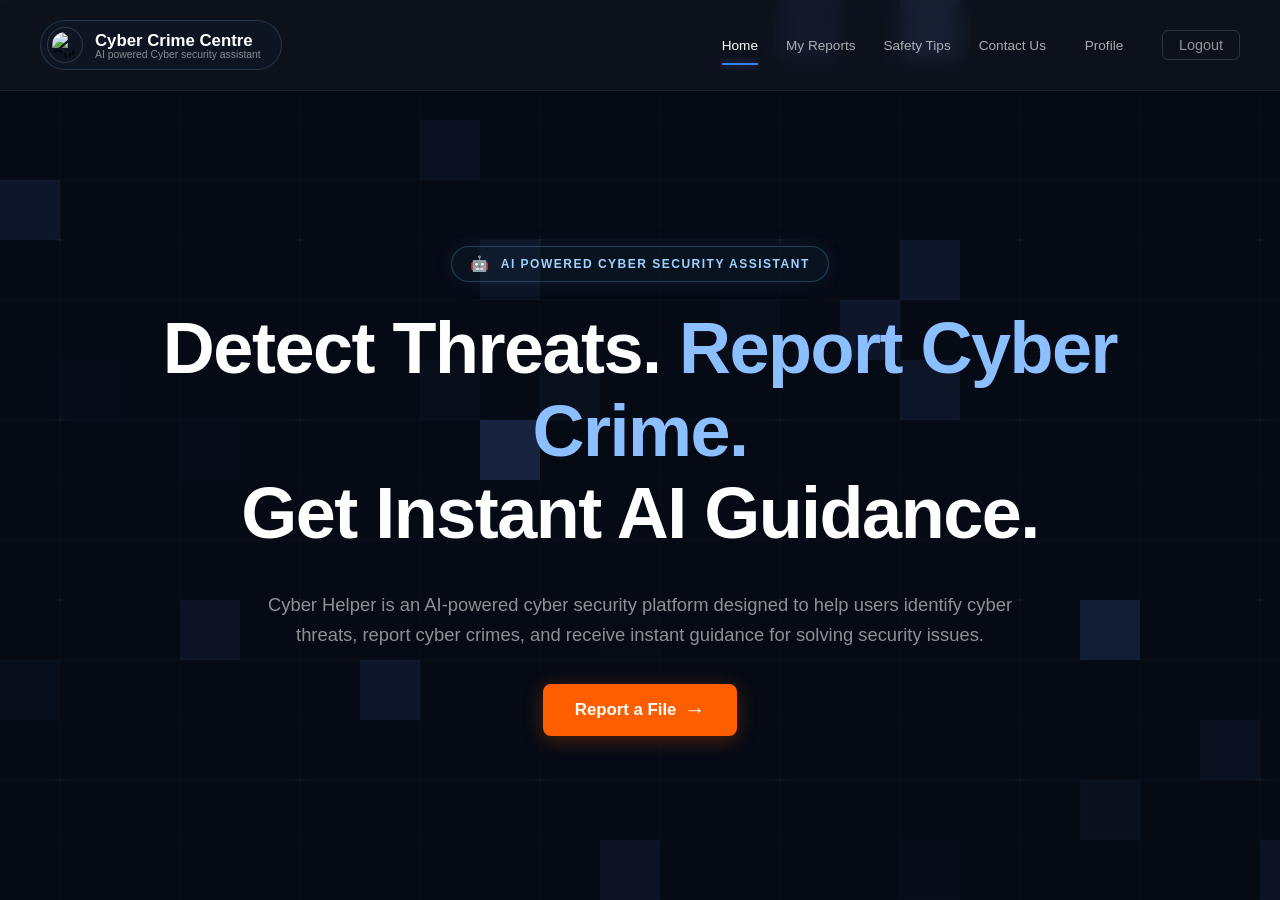
==== commit 0e656335: "Update logo image source in home.html" ====
--- a/home.html
+++ b/home.html
@@ -17,7 +17,7 @@
     <nav class="home-nav">
         <!-- Left side: Logo + Text -->
         <div class="nav-brand-left">
-            <img src="logo final.jpeg" alt="Cyber Crime Centre Logo" class="nav-logo">
+            <img src="logo.png" alt="Cyber Crime Centre Logo" class="nav-logo">
             <div class="nav-brand-text">
                 <h2>Cyber Crime Centre</h2>
                 <span class="nav-subtitle">AI powered Cyber security assistant</span>
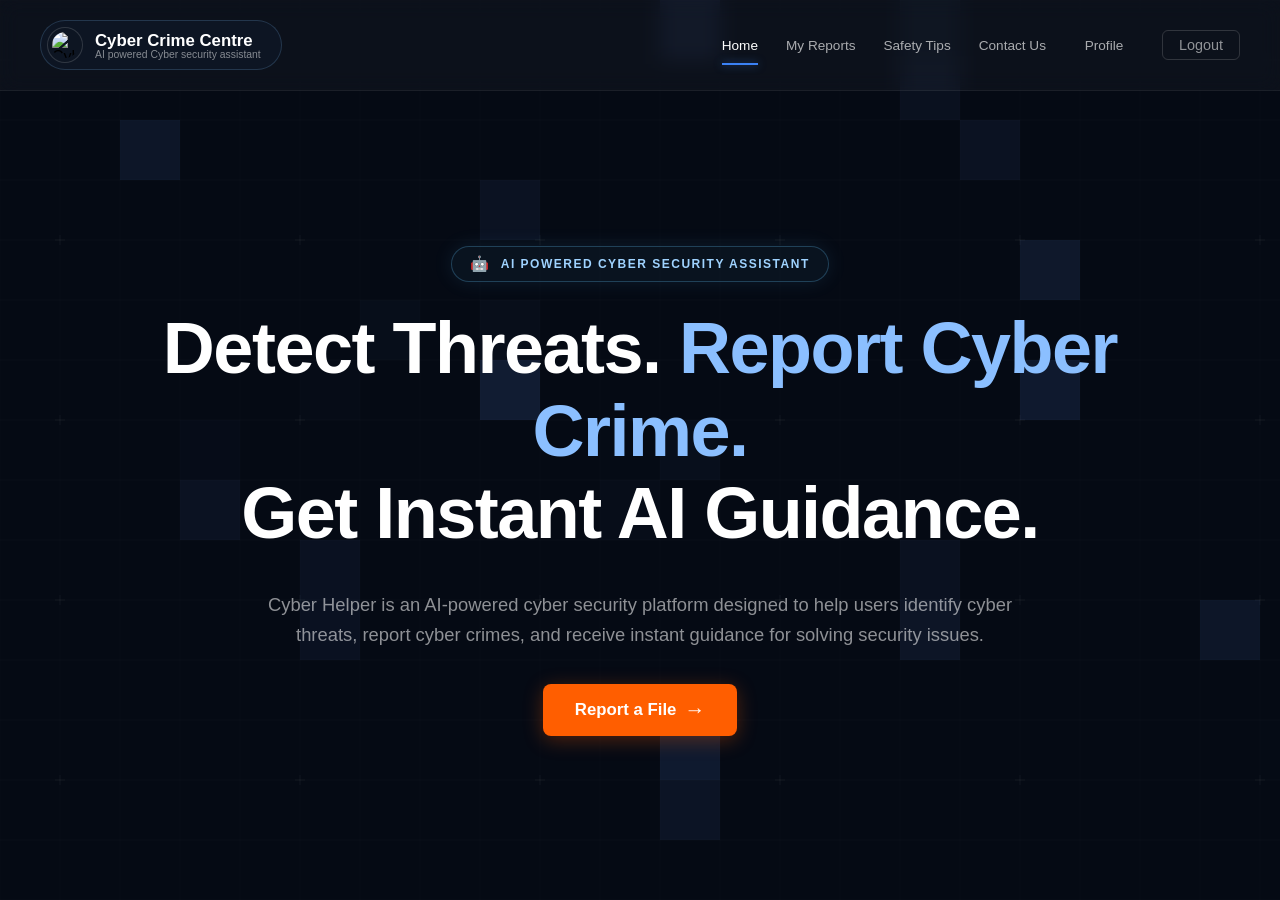
==== commit 371f05d3: "Fix logo image tag formatting Removed space before 'alt' attribute in logo image tag." ====
--- a/home.html
+++ b/home.html
@@ -17,7 +17,7 @@
     <nav class="home-nav">
         <!-- Left side: Logo + Text -->
         <div class="nav-brand-left">
-            <img src="logo.png" alt="Cyber Crime Centre Logo" class="nav-logo">
+            <img src="logo.png"alt="Cyber Crime Centre Logo" class="nav-logo">
             <div class="nav-brand-text">
                 <h2>Cyber Crime Centre</h2>
                 <span class="nav-subtitle">AI powered Cyber security assistant</span>
